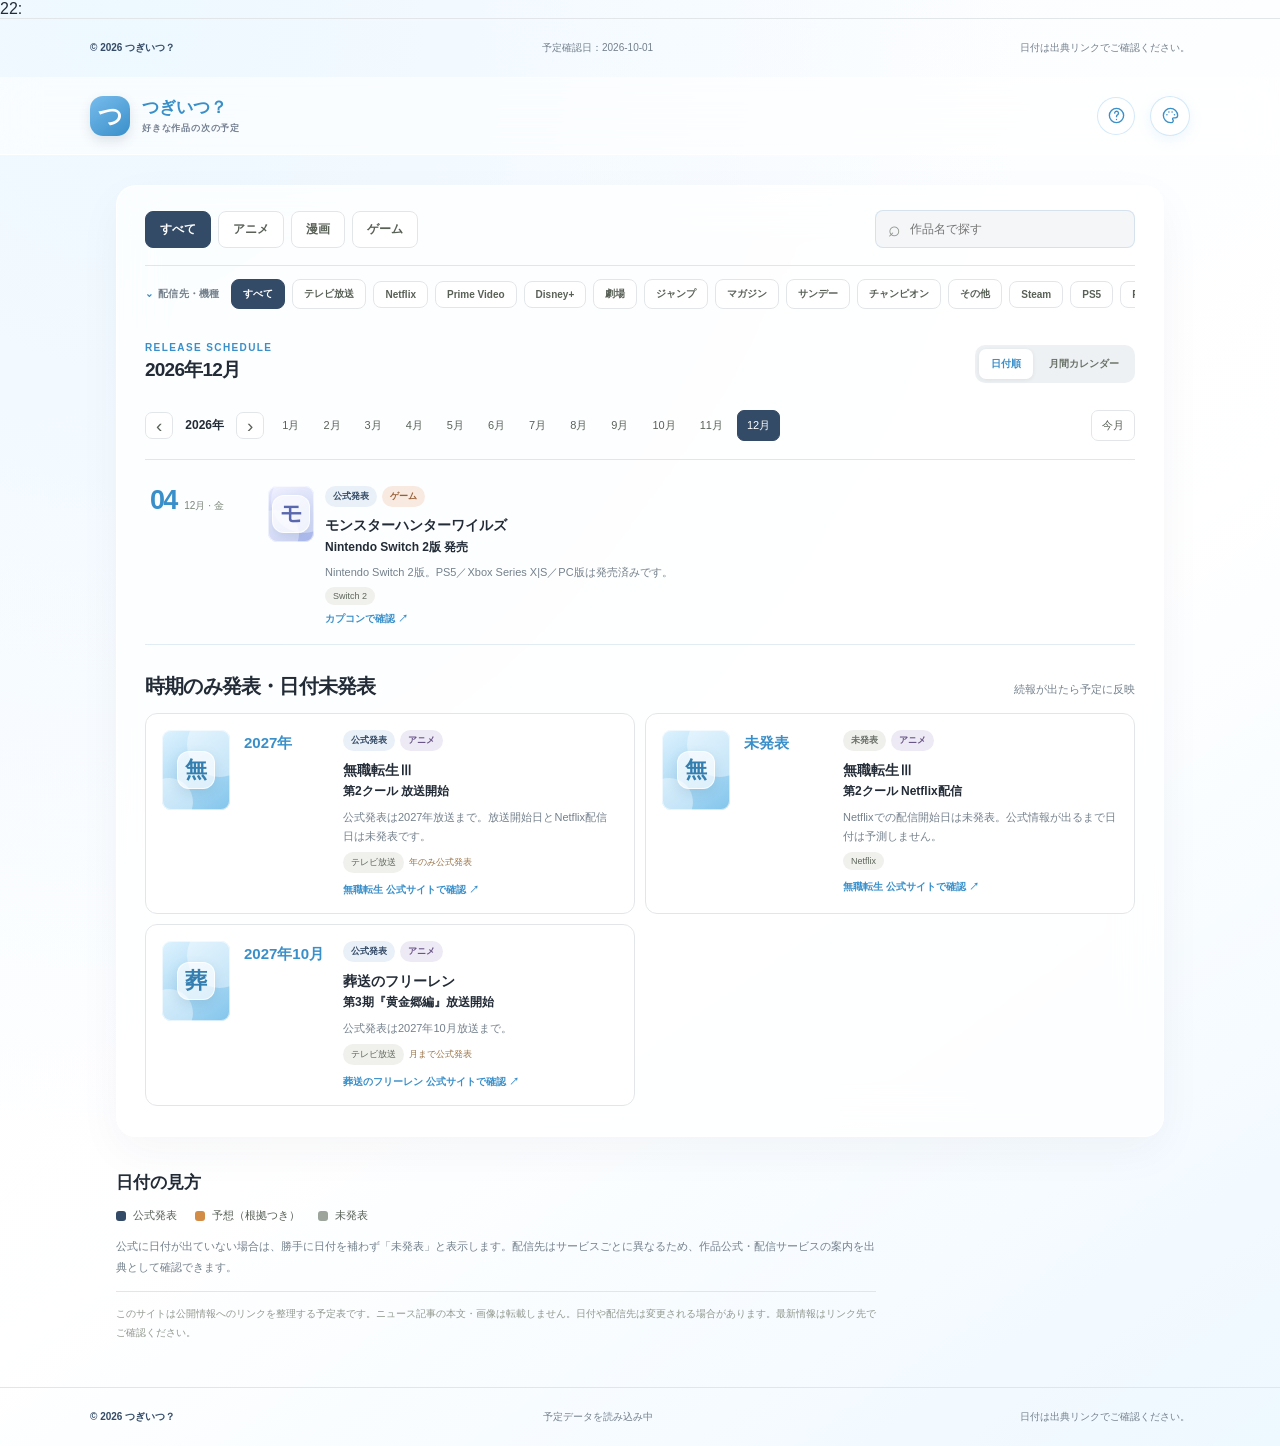
==== index.html @ 5ee16638 "Add site copyright notice" ====
22:  <footer><span>© 2026 つぎいつ？</span><span id="last-updated">予定データを読み込み中</span><span>日付は出典リンクでご確認ください。</span></footer>
<!doctype html>
<html lang="ja">
<head>
  <meta charset="utf-8"><meta name="viewport" content="width=device-width, initial-scale=1">
  <meta name="description" content="アニメの次回配信、漫画の新刊、ゲームの発売日を作品ごとに確認できる予定表。">
  <meta name="theme-color" content="#f4faff"><title>つぎいつ？ | アニメ・漫画・ゲーム予定表</title>
  <link rel="stylesheet" href="styles.css"><script src="app.js" defer></script>
</head>
<body>
  <header class="site-header"><a class="brand" href="./"><span class="brand-icon">つ</span><span>つぎいつ？<small>好きな作品の次の予定</small></span></a><div class="header-actions"><a class="header-link help-link" href="help.html" target="_blank" rel="noopener noreferrer" aria-label="使い方と安全について（別タブ）" title="使い方と安全について"><svg viewBox="0 0 24 24" aria-hidden="true"><circle cx="12" cy="12" r="9"/><path d="M9.7 9a2.4 2.4 0 1 1 4.1 1.7c-1 .9-1.8 1.2-1.8 2.8M12 17.1v.1"/></svg></a><div class="theme-menu"><button id="theme-toggle" class="theme-toggle" type="button" aria-label="テーマカラーを選ぶ" aria-haspopup="true" aria-expanded="false" aria-controls="theme-popover"><svg viewBox="0 0 24 24" aria-hidden="true"><path d="M12 3a9 9 0 1 0 0 18h1.1a2.4 2.4 0 0 0 1.8-4c-.7-.8-.2-2 1-2H18a3 3 0 0 0 3-3c0-5-4-9-9-9Z"/><circle cx="7.5" cy="11" r="1"/><circle cx="10" cy="7.5" r="1"/><circle cx="14" cy="7.5" r="1"/><circle cx="17" cy="11" r="1"/></svg></button><div id="theme-popover" class="theme-popover" role="group" aria-label="テーマカラー" hidden><p>テーマカラー</p><button type="button" class="theme-choice" aria-pressed="true" data-theme-choice="sky"><i></i>空色</button><button type="button" class="theme-choice" aria-pressed="false" data-theme-choice="lavender"><i></i>ラベンダー</button><button type="button" class="theme-choice" aria-pressed="false" data-theme-choice="coral"><i></i>コーラル</button><button type="button" class="theme-choice" aria-pressed="false" data-theme-choice="navy"><i></i>ネイビー</button></div></div></div></header>
  <main>
    <section class="schedule" aria-label="予定表">
      <div class="toolbar"><div class="tabs" role="tablist" aria-label="ジャンル"><button class="active" data-kind="all">すべて</button><button data-kind="anime">アニメ</button><button data-kind="manga">漫画</button><button data-kind="game">ゲーム</button></div><label class="search"><span>⌕</span><input id="search" type="search" placeholder="作品名で探す"></label></div>
      <div class="filters" id="filters" aria-label="配信先・機種で絞り込み"></div>
      <div class="calendar-head"><div><p class="eyebrow">RELEASE SCHEDULE</p><h2 id="month-title">発売・配信予定</h2></div><div class="view-switch" role="group" aria-label="表示形式"><button class="active" data-view="list">日付順</button><button data-view="calendar">月間カレンダー</button></div></div>
      <div class="month-select"><button id="prev" class="year-step" aria-label="前年">‹</button><strong id="year-title"></strong><button id="next" class="year-step" aria-label="翌年">›</button><div id="month-options" class="month-options"></div><button id="today" class="today-button">今月</button></div>
      <section id="list-view" class="list-view" aria-label="発売・配信予定一覧"><div id="date-list" class="date-list"></div><div class="list-heading"><h2>時期のみ発表・日付未発表</h2><p>続報が出たら予定に反映</p></div><div id="undated" class="undated"></div><section id="official-updates" hidden aria-label="登録作品の公式サイト更新"><div class="list-heading news-heading"><h2>登録作品の公式サイト更新</h2><p id="updates-checked"></p></div><p class="updates-note">公式RSSの見出しです。日付の変更は出典を確認して反映します。</p><div id="announcements" class="announcements"></div></section></section>
      <div id="calendar-view" class="calendar-wrap" hidden><div class="calendar" id="calendar"></div></div>
    </section>
    <section id="how" class="how"><h2>日付の見方</h2><div class="legend"><span><i class="confirmed"></i>公式発表</span><span><i class="estimate"></i>予想（根拠つき）</span><span><i class="pending"></i>未発表</span></div><p>公式に日付が出ていない場合は、勝手に日付を補わず「未発表」と表示します。配信先はサービスごとに異なるため、作品公式・配信サービスの案内を出典として確認できます。</p><p class="fine-print">このサイトは公開情報へのリンクを整理する予定表です。ニュース記事の本文・画像は転載しません。日付や配信先は変更される場合があります。最新情報はリンク先でご確認ください。</p></section>
  </main>
  <footer><span>© 2026 つぎいつ？</span><span id="last-updated">予定データを読み込み中</span><span>日付は出典リンクでご確認ください。</span></footer>
</body></html>
---- styles.css ----
:root{--ink:#202820;--muted:#747d72;--green:#245b42;--lime:#d9e8a8;--paper:#f7f6f1;--white:#fffefa;--line:#e4e5dc;--blue:#526da1;--orange:#ad643d}*{box-sizing:border-box}body{margin:0;background:var(--paper);color:var(--ink);font-family:'DM Sans','Noto Sans JP',sans-serif}button,input{font:inherit}button{cursor:pointer}.site-header{height:78px;padding:0 max(calc((100% - 1100px)/2),28px);display:flex;align-items:center;justify-content:space-between;border-bottom:1px solid var(--line);background:rgba(255,254,250,.8)}.brand{display:flex;align-items:center;gap:12px;color:var(--green);font-size:17px;font-weight:800;text-decoration:none}.brand-icon{width:40px;height:40px;border-radius:13px;display:grid;place-items:center;background:var(--green);color:var(--lime);font-size:24px}.brand small{display:block;font-size:9px;letter-spacing:.09em;color:#788276;font-weight:600;margin-top:3px}.header-link{color:var(--muted);font-size:12px;text-decoration:none}.header-link:hover,.source:hover{color:var(--green);text-decoration:underline}main{max-width:1100px;margin:auto;padding:0 26px}.intro{padding:56px 0 36px;max-width:750px}.eyebrow{font-size:10px;letter-spacing:.14em;color:var(--green);font-weight:800;margin:0 0 12px}.intro h1{font-size:clamp(27px,4vw,42px);line-height:1.45;letter-spacing:-.055em;margin:0}.intro h1 em{font-style:normal;color:var(--green)}.intro>p:last-child{color:var(--muted);font-size:14px;line-height:1.9;max-width:600px;margin:15px 0 0}.schedule{background:var(--white);border:1px solid var(--line);border-radius:20px;padding:24px 28px 30px;box-shadow:0 12px 40px #33412209}.toolbar{display:flex;align-items:center;justify-content:space-between;gap:20px;padding-bottom:17px;border-bottom:1px solid var(--line)}.tabs{display:flex;gap:7px}.tabs button,.filters button,.month-nav button{border:1px solid var(--line);border-radius:8px;background:white;color:#596157;padding:9px 14px;font-size:12px;font-weight:700;white-space:nowrap}.tabs button.active,.filters button.selected{background:var(--green);color:white;border-color:var(--green)}.search{display:flex;align-items:center;gap:9px;background:#f6f7f2;border:1px solid var(--line);border-radius:8px;padding:0 12px;width:260px}.search span{font-size:21px;color:#8d9688}.search input{border:0;outline:0;background:transparent;width:100%;min-width:0;padding:11px 0;font-size:12px}.filters{display:flex;align-items:center;gap:7px;overflow-x:auto;padding:13px 0 20px}.filters[hidden]{display:none}.filter-label{font-size:10px;color:var(--muted);font-weight:700;white-space:nowrap;margin-right:5px}.filters button{font-size:10px;padding:7px 11px}.calendar-head{display:flex;justify-content:space-between;align-items:end;margin:5px 0 15px}.calendar-head .eyebrow{margin-bottom:4px}.calendar-head h2,.list-heading h2{font-size:20px;letter-spacing:-.04em;margin:0}.month-nav{display:flex;gap:6px}.month-nav button{padding:7px 12px}.month-nav button:hover{background:#f2f4ed}.calendar-wrap{overflow-x:auto}.calendar{min-width:650px;display:grid;grid-template-columns:repeat(7,minmax(0,1fr));border-top:1px solid var(--line);border-left:1px solid var(--line)}.weekday{height:35px;display:grid;place-items:center;font-size:10px;font-weight:700;color:#7d8679;background:#f5f6f1;border-right:1px solid var(--line);border-bottom:1px solid var(--line)}.weekday.sun{color:#be725e}.weekday.sat{color:#617ea9}.day{min-height:103px;padding:7px;position:relative;border-right:1px solid var(--line);border-bottom:1px solid var(--line);background:#fffefa}.day.outside{background:#f9f9f6}.day-num{display:block;font-size:10px;color:#737d71;margin-bottom:6px}.outside .day-num{visibility:hidden}.calendar-event{display:block;border-radius:5px;border-left:3px solid var(--green);background:#eaf2e7;color:#2c4c37;font-size:9px;line-height:1.45;text-decoration:none;padding:5px 5px;margin:3px 0;overflow-wrap:anywhere}.calendar-event.estimate{border-color:#d28c45;background:#fbf0df;color:#815323}.calendar-event.pending{border-color:#9da49b;background:#f0f1ed;color:#687067}.no-month-events{grid-column:1/-1;margin:0;padding:25px;text-align:center;color:var(--muted);font-size:12px}.list-heading{display:flex;align-items:baseline;justify-content:space-between;margin:34px 0 12px}.list-heading p{font-size:11px;color:var(--muted);margin:0}.undated,.announcements{display:grid;grid-template-columns:repeat(2,minmax(0,1fr));gap:10px}.event-card{display:grid;grid-template-columns:85px minmax(0,1fr);gap:14px;padding:16px;border:1px solid var(--line);border-radius:12px;background:#fff}.event-date{font-size:15px;font-weight:800;color:var(--green);padding-top:4px}.event-body h3{margin:9px 0 1px;font-size:14px;line-height:1.5}.event-title{font-size:12px;font-weight:700;margin:0 0 5px;line-height:1.65}.event-detail{font-size:11px;color:var(--muted);line-height:1.75;margin:6px 0}.badges,.event-meta{display:flex;align-items:center;flex-wrap:wrap;gap:5px}.badge,.chip{display:inline-flex;border-radius:99px;padding:4px 8px;font-size:9px;font-weight:700;background:#f0f1ec;color:#5d665b}.badge.confirmed{background:#e9f1e7;color:#386047}.badge.estimate{background:#fcf0de;color:#946129}.badge.pending{background:#efefec;color:#697168}.badge.kind-anime{background:#eeeaf5;color:#675488}.badge.kind-manga{background:#e9edf6;color:#4e6590}.badge.kind-game{background:#f8eae0;color:#986039}.chip{font-weight:500}.basis{font-size:9px;color:#9a7449}.source{font-size:10px;color:var(--green);font-weight:700;text-decoration:none;display:inline-block;margin-top:10px}.empty{grid-column:1/-1;margin:0;padding:16px;border:1px dashed var(--line);border-radius:10px;color:var(--muted);font-size:12px}.news-heading{margin-top:32px}.announcements .event-card{background:#fbfbf7}.how{padding:34px 0 45px;max-width:760px}.how h2{font-size:17px;margin:0 0 14px}.legend{display:flex;gap:18px;flex-wrap:wrap}.legend span{display:flex;align-items:center;gap:7px;font-size:11px;color:#596157}.legend i{width:10px;height:10px;border-radius:3px;background:var(--green)}.legend i.estimate{background:#d28c45}.legend i.pending{background:#9da49b}.how p{font-size:11px;color:var(--muted);line-height:1.9;margin:13px 0 0}.how .fine-print{font-size:10px;color:#91988d}footer{border-top:1px solid var(--line);padding:22px max(calc((100% - 1100px)/2),28px);display:flex;justify-content:space-between;gap:12px;color:var(--muted);font-size:10px}footer span:first-child{font-weight:800;color:var(--green)}
@media(max-width:700px){.site-header{height:66px;padding:0 19px}.header-link{font-size:10px}main{padding:0 14px}.intro{padding:39px 5px 25px}.intro>p:last-child{font-size:12px}.schedule{padding:17px 13px 20px;border-radius:15px}.toolbar{align-items:stretch;flex-direction:column;gap:12px}.tabs{overflow:auto}.tabs button{padding:8px 12px}.search{width:100%}.filters{padding:12px 0 16px}.calendar-head h2{font-size:18px}.day{min-height:78px;padding:5px}.calendar-event{font-size:8px;padding:4px}.undated,.announcements{grid-template-columns:1fr}.event-card{grid-template-columns:74px minmax(0,1fr);gap:10px;padding:13px}.event-date{font-size:13px}.list-heading h2{font-size:17px}.list-heading p{font-size:10px}footer{padding:18px 18px;flex-wrap:wrap}}
.view-switch{display:flex;gap:4px;padding:4px;background:#f1f2ed;border-radius:10px}.view-switch button{border:0;background:transparent;border-radius:7px;padding:8px 12px;color:#687166;font-size:10px;font-weight:700;white-space:nowrap}.view-switch button.active{background:white;color:var(--green);box-shadow:0 1px 4px #17241514}.month-select{display:flex;align-items:center;gap:5px;overflow:hidden;padding:12px 0 18px;border-bottom:1px solid var(--line)}.month-select strong{font-size:12px;white-space:nowrap;padding:0 7px;color:var(--ink)}.year-step,.today-button,.month-options button{flex:0 0 auto;border:1px solid var(--line);background:#fff;border-radius:7px;color:#596157;font-size:11px;padding:7px 10px}.year-step{font-size:19px;line-height:13px;padding:6px 10px}.month-options{display:flex;gap:4px;overflow-x:auto;scrollbar-width:thin;margin:0 3px}.month-options button{border-color:transparent;background:transparent;padding:7px 9px}.month-options button:hover,.year-step:hover,.today-button:hover{background:#f2f4ed}.month-options button.active{background:var(--green);border-color:var(--green);color:white}.today-button{margin-left:auto}.calendar-head{margin-top:13px}.calendar-head h2{font-size:19px}.list-view[hidden],.calendar-wrap[hidden]{display:none}.date-list{padding-top:4px}.release-day{display:grid;grid-template-columns:105px minmax(0,1fr);gap:18px;padding:18px 0;border-bottom:1px solid var(--line)}.release-date{display:flex;align-items:baseline;gap:8px;padding:5px 0 0 5px;align-self:start;color:var(--green)}.release-date strong{font-size:27px;line-height:1;font-weight:700;letter-spacing:-.07em}.release-date span{font-size:10px;color:#7c857a}.release-rows{min-width:0}.event-card.list-event{display:block;border:0;border-radius:0;background:transparent;padding:4px 0 13px;margin:0 0 12px;border-bottom:1px solid #eff0eb}.event-card.list-event:last-child{border-bottom:0;margin-bottom:0;padding-bottom:0}.event-card.list-event .event-body h3{font-size:14px;margin:8px 0 2px}.event-card.list-event .event-title{font-size:12px}.event-card.list-event .event-detail{margin:5px 0;max-width:800px}.event-card.list-event .source{margin-top:7px}.list-heading{margin:28px 0 13px}.month-empty{margin-top:10px}.calendar-wrap{margin-top:16px}.calendar{border-radius:10px;overflow:hidden}.day{min-height:90px}.schedule .filter-label{letter-spacing:.02em}.filter-label::before{content:'⌄';color:var(--green);margin-right:5px}.source{transition:color .18s}.schedule{box-shadow:0 15px 45px #2532200a}.brand-icon{box-shadow:0 5px 12px #245b4225}.intro .eyebrow{letter-spacing:.17em}.intro h1{max-width:800px}.fine-print{border-top:1px solid var(--line);padding-top:12px}
@media(max-width:700px){.calendar-head{align-items:center;gap:8px}.calendar-head h2{font-size:16px}.view-switch button{padding:7px 8px;font-size:9px}.month-select{gap:3px}.month-select strong{padding:0 3px;font-size:11px}.month-options{gap:1px;margin:0}.month-options button{padding:7px 7px;font-size:10px}.today-button{padding:7px 8px}.release-day{grid-template-columns:66px minmax(0,1fr);gap:9px;padding:14px 0}.release-date{display:block;padding-left:2px}.release-date strong{display:block;font-size:25px}.release-date span{font-size:9px;white-space:nowrap;display:block;margin-top:5px}.list-heading{align-items:flex-start;gap:8px;flex-direction:column}.event-card.list-event .event-body h3{font-size:13px}}
:root{--accent:#78bced;--accent-strong:#398fc9;--accent-soft:#eaf6ff;--page-a:#eef8ff;--page-b:#f9fcff;--ink:#273744;--muted:#74899a;--green:var(--accent-strong);--lime:#fff;--paper:#f4faff;--line:rgba(143,187,218,.3);--white:rgba(255,255,255,.76)}
:root[data-theme="lavender"]{--accent:#b3a6ec;--accent-strong:#7966bf;--accent-soft:#f1edff;--page-a:#f5f2ff;--page-b:#fbfaff}
:root[data-theme="coral"]{--accent:#f2aa92;--accent-strong:#c8755e;--accent-soft:#fff0eb;--page-a:#fff5f1;--page-b:#fffdfb}
:root[data-theme="navy"]{--accent:#849dbb;--accent-strong:#4e6888;--accent-soft:#edf2f8;--page-a:#f1f5fa;--page-b:#fafcff}
body{background:radial-gradient(ellipse at 10% 0%,var(--page-a),transparent 55%),linear-gradient(145deg,var(--page-b),#fff 58%,var(--page-a));color:var(--ink)}.site-header{background:rgba(255,255,255,.58);border-color:rgba(255,255,255,.82);backdrop-filter:blur(18px);-webkit-backdrop-filter:blur(18px)}.brand{color:var(--accent-strong)}.brand-icon{background:linear-gradient(145deg,var(--accent),var(--accent-strong));color:#fff;box-shadow:0 7px 20px color-mix(in srgb,var(--accent) 30%,transparent)}.schedule{background:rgba(255,255,255,.72);border-color:rgba(255,255,255,.9);box-shadow:0 18px 54px color-mix(in srgb,var(--accent) 12%,transparent);backdrop-filter:blur(22px);-webkit-backdrop-filter:blur(22px)}.intro .eyebrow,.intro h1 em,.eyebrow,.event-date,.release-date,.source,.footer span:first-child{color:var(--accent-strong)}.tabs button.active,.filters button.selected,.month-options button.active{background:var(--accent-strong);border-color:var(--accent-strong)}.tabs button.active{color:#fff}.calendar-event,.badge.confirmed{background:var(--accent-soft);color:var(--accent-strong)}.calendar-event{border-color:var(--accent)}.calendar-event.confirmed{border-color:var(--accent)}.view-switch button.active{color:var(--accent-strong)}.theme-picker{display:flex;align-items:center;gap:7px;padding:0 0 16px;border-bottom:1px solid var(--line);color:var(--muted)}.theme-picker>span{font-size:10px;font-weight:700;margin-right:3px}.theme-choice{display:flex;align-items:center;gap:6px;border:1px solid transparent;border-radius:30px;background:rgba(255,255,255,.48);padding:5px 9px 5px 6px;color:#617180;font-size:10px;white-space:nowrap;transition:background .15s,border-color .15s}.theme-choice:hover,.theme-choice[aria-pressed="true"]{background:rgba(255,255,255,.9);border-color:color-mix(in srgb,var(--accent) 60%,white)}.theme-choice[aria-pressed="true"]{color:var(--accent-strong);font-weight:700}.theme-choice i{width:13px;height:13px;border-radius:50%;background:var(--swatch);box-shadow:inset 0 0 0 1px #0000000c}.theme-choice[data-theme-choice="sky"]{--swatch:#78bced}.theme-choice[data-theme-choice="lavender"]{--swatch:#b3a6ec}.theme-choice[data-theme-choice="coral"]{--swatch:#f2aa92}.theme-choice[data-theme-choice="navy"]{--swatch:#849dbb}.search{background:rgba(255,255,255,.62);border-color:rgba(145,185,214,.32)}.filters button,.tabs button,.year-step,.today-button,.month-options button{transition:background .16s,border-color .16s,color .16s}.release-day{border-color:rgba(140,179,205,.25)}.event-card.list-event{border-color:rgba(140,179,205,.2)}.calendar{border-color:rgba(140,179,205,.28)}.weekday,.day{border-color:rgba(140,179,205,.25)}.weekday{background:rgba(229,243,252,.66)}.day{background:rgba(255,255,255,.68)}.day.outside{background:rgba(241,248,252,.58)}.filter-label::before{color:var(--accent-strong)}
@media(max-width:700px){.theme-picker{overflow-x:auto;margin:0 -1px;padding-bottom:12px}.theme-choice{padding-right:8px}.schedule{background:rgba(255,255,255,.8)}}
.header-actions{display:flex;align-items:center;gap:15px}.theme-menu{position:relative;z-index:5}.theme-toggle{width:40px;height:40px;display:grid;place-items:center;border:1px solid rgba(120,188,237,.32);border-radius:50%;background:rgba(255,255,255,.72);color:var(--accent-strong);box-shadow:0 4px 14px color-mix(in srgb,var(--accent) 13%,transparent);transition:transform .16s,background .16s}.theme-toggle:hover{transform:translateY(-1px);background:#fff}.theme-toggle svg{width:19px;height:19px;fill:none;stroke:currentColor;stroke-width:1.7;stroke-linecap:round;stroke-linejoin:round}.theme-toggle svg circle{fill:currentColor;stroke:none}.theme-popover{position:absolute;right:0;top:calc(100% + 10px);width:190px;padding:9px;background:rgba(255,255,255,.94);border:1px solid rgba(145,185,214,.32);border-radius:15px;box-shadow:0 16px 40px #26384e18;backdrop-filter:blur(18px);-webkit-backdrop-filter:blur(18px)}.theme-popover[hidden]{display:none}.theme-popover p{margin:5px 8px 7px;color:var(--muted);font-size:10px;font-weight:700}.theme-choice{width:100%;display:flex;align-items:center;gap:9px;padding:9px;border:1px solid transparent;border-radius:9px;background:transparent;color:#596b79;text-align:left;font-size:11px}.theme-choice:hover,.theme-choice[aria-pressed="true"]{background:var(--accent-soft);border-color:color-mix(in srgb,var(--accent) 36%,white);color:var(--accent-strong)}.theme-choice[aria-pressed="true"]::after{content:'✓';margin-left:auto;font-weight:800}.theme-choice i{width:15px;height:15px;border-radius:50%;background:var(--swatch);box-shadow:inset 0 0 0 1px #00000012}.theme-choice[data-theme-choice="sky"]{--swatch:#78bced}.theme-choice[data-theme-choice="lavender"]{--swatch:#b3a6ec}.theme-choice[data-theme-choice="coral"]{--swatch:#f2aa92}.theme-choice[data-theme-choice="navy"]{--swatch:#849dbb}.month-options{min-width:0;flex:1}.month-select{min-width:0}.calendar{min-width:0}.header-link{white-space:nowrap}.theme-picker{display:none}
@media(max-width:700px){.header-actions{gap:9px}.header-link{font-size:10px}.theme-toggle{width:38px;height:38px}.month-select{min-width:0}.month-options{min-width:0;flex:1}.calendar{min-width:0}.weekday{height:29px;font-size:9px}.day{min-height:67px;padding:3px}.day-num{font-size:9px;margin-bottom:4px}.calendar-event{font-size:7px;padding:3px 2px;line-height:1.3;max-height:37px;overflow:hidden}.schedule{overflow:hidden}}
@media(max-width:420px){.site-header{padding:0 13px}.brand{gap:8px;font-size:15px}.brand-icon{width:35px;height:35px;border-radius:11px}.brand small{font-size:8px}.header-link{display:none}.intro{padding:33px 3px 22px}.intro h1{font-size:27px}.schedule{padding:14px 11px 18px}.tabs{gap:5px}.tabs button{font-size:11px;padding:8px 10px}.month-select{gap:2px}.month-select strong{font-size:10px}.year-step{padding:5px 7px}.month-options{gap:0}.month-options button{font-size:9px;padding:7px 6px}.today-button{font-size:10px;padding:7px 6px}.release-day{grid-template-columns:57px minmax(0,1fr);gap:7px}}
footer span:first-child small{display:inline-block;margin-left:5px;color:var(--muted);font-size:8px;font-weight:700;letter-spacing:.07em}footer{flex-wrap:wrap}
:root{--ink:#222b36;--muted:#74808c;--green:#344b67;--lime:#dce7f5;--paper:#f7f7f5;--line:#e3e6e9;--blue:#527ca5}
.brand small{color:#758092}.search{background:#f4f6f8}.tabs button.active,.filters button.selected,.month-options button.active{background:var(--green);border-color:var(--green)}.calendar-event{background:#eaf0f8;color:#344b67}.badge.confirmed{background:#eaf0f8;color:#344b67}.weekday{background:#f2f4f7}.day.outside{background:#f7f8fa}.month-nav button:hover,.month-options button:hover,.year-step:hover,.today-button:hover{background:#eff3f8}.view-switch{background:#eef1f4}.schedule{box-shadow:0 15px 45px #26384e0b}.brand-icon{box-shadow:0 5px 12px #344b6725}
.help-link{width:38px;height:38px;display:grid;place-items:center;border:1px solid rgba(120,188,237,.32);border-radius:50%;background:rgba(255,255,255,.72);color:var(--accent-strong)}.help-link svg{width:19px;height:19px;fill:none;stroke:currentColor;stroke-width:1.7;stroke-linecap:round;stroke-linejoin:round}
.event-card{grid-template-columns:68px 85px minmax(0,1fr)}.work-art{width:68px;height:80px;display:grid;place-items:center;position:relative;overflow:hidden;border-radius:9px;background:linear-gradient(145deg,#dff3ff,#83c5ec);box-shadow:inset 0 0 0 1px #ffffffa0}.work-art::before,.work-art::after{content:"";position:absolute;border-radius:50%;background:#ffffff65}.work-art::before{width:65px;height:65px;right:-22px;top:-18px}.work-art::after{width:48px;height:48px;left:-17px;bottom:-16px}.art-mark{position:relative;z-index:1;width:38px;height:38px;display:grid;place-items:center;border:1px solid #ffffffc9;border-radius:12px;background:#ffffffa6;color:#357fb0;font-size:22px;font-weight:800;box-shadow:0 4px 12px #21567720}.art-manga{background:linear-gradient(145deg,#fff0e9,#edaf9e)}.art-manga .art-mark{color:#b46654}.art-game{background:linear-gradient(145deg,#e7e8ff,#a8b6ed)}.art-game .art-mark{color:#5967ae}.event-card.list-event{display:grid;grid-template-columns:46px minmax(0,1fr);gap:11px}.event-card.list-event .work-art{display:grid;width:46px;height:56px;grid-column:1;grid-row:1}.event-card.list-event .event-body{grid-column:2;grid-row:1}
@media(max-width:700px){.event-card{grid-template-columns:54px 74px minmax(0,1fr)}.work-art{width:54px;height:66px}.help-link{width:36px;height:36px}}
@media(max-width:420px){.event-card{grid-template-columns:46px minmax(0,1fr)}.work-art{width:46px;height:56px;grid-row:1;grid-column:1}.event-card:not(.list-event) .event-date{grid-column:1 / -1;grid-row:2}.event-card:not(.list-event) .event-body{grid-column:2;grid-row:1 / span 2}}main .schedule{margin-top:30px}
@media(max-width:700px){main .schedule{margin-top:22px}}
.site-header{position:relative;z-index:20}
.updates-note{margin:-5px 0 12px;color:var(--muted);font-size:10px;line-height:1.7}.update-card{display:block;background:rgba(255,255,255,.58)}.update-card .event-body h3{margin-top:8px}.update-card .event-title{line-height:1.7;overflow-wrap:anywhere}.update-card .event-detail{font-size:10px}
.month-options button.active:hover,.month-options button.active:focus-visible{background:var(--accent-strong);border-color:var(--accent-strong);color:#fff;box-shadow:0 0 0 3px color-mix(in srgb,var(--accent-strong) 22%,transparent)}
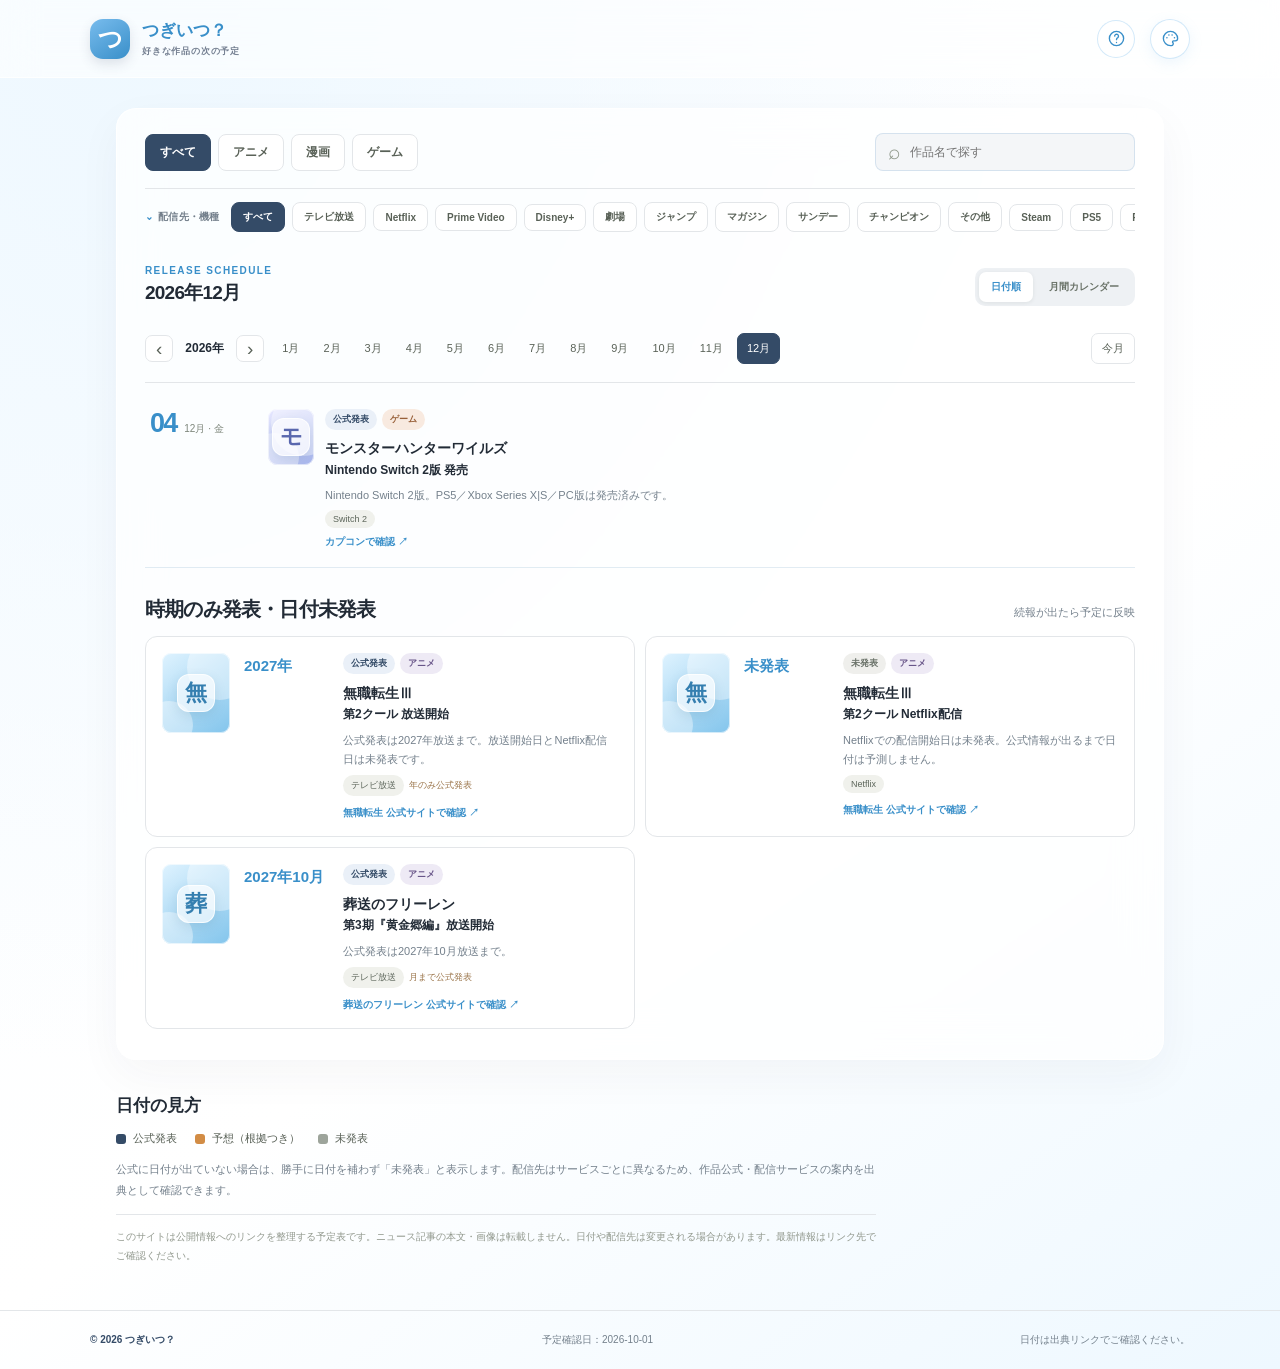
==== commit e7f4ced6: "Remove stray text from page markup" ====
--- a/index.html
+++ b/index.html
@@ -1,4 +1,3 @@
-22:  <footer><span>© 2026 つぎいつ？</span><span id="last-updated">予定データを読み込み中</span><span>日付は出典リンクでご確認ください。</span></footer>
 <!doctype html>
 <html lang="ja">
 <head>
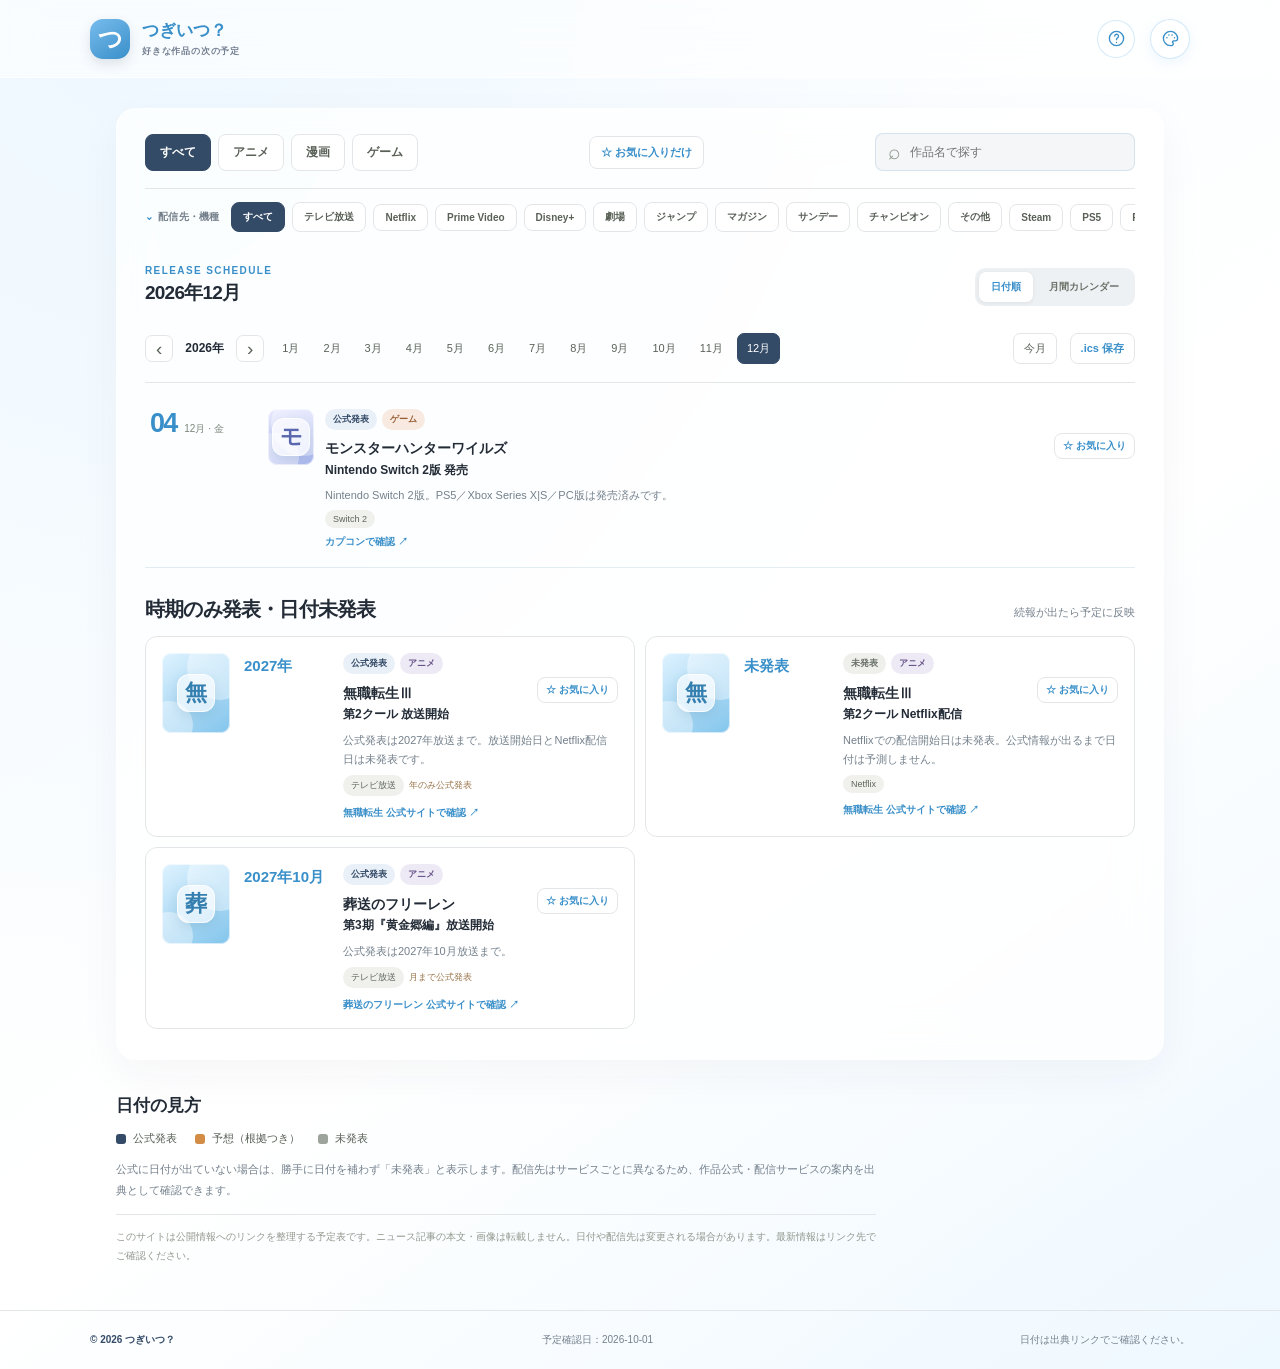
==== commit e5747b25: "Add favorites and calendar export" ====
--- a/index.html
+++ b/index.html
@@ -10,10 +10,10 @@
   <header class="site-header"><a class="brand" href="./"><span class="brand-icon">つ</span><span>つぎいつ？<small>好きな作品の次の予定</small></span></a><div class="header-actions"><a class="header-link help-link" href="help.html" target="_blank" rel="noopener noreferrer" aria-label="使い方と安全について（別タブ）" title="使い方と安全について"><svg viewBox="0 0 24 24" aria-hidden="true"><circle cx="12" cy="12" r="9"/><path d="M9.7 9a2.4 2.4 0 1 1 4.1 1.7c-1 .9-1.8 1.2-1.8 2.8M12 17.1v.1"/></svg></a><div class="theme-menu"><button id="theme-toggle" class="theme-toggle" type="button" aria-label="テーマカラーを選ぶ" aria-haspopup="true" aria-expanded="false" aria-controls="theme-popover"><svg viewBox="0 0 24 24" aria-hidden="true"><path d="M12 3a9 9 0 1 0 0 18h1.1a2.4 2.4 0 0 0 1.8-4c-.7-.8-.2-2 1-2H18a3 3 0 0 0 3-3c0-5-4-9-9-9Z"/><circle cx="7.5" cy="11" r="1"/><circle cx="10" cy="7.5" r="1"/><circle cx="14" cy="7.5" r="1"/><circle cx="17" cy="11" r="1"/></svg></button><div id="theme-popover" class="theme-popover" role="group" aria-label="テーマカラー" hidden><p>テーマカラー</p><button type="button" class="theme-choice" aria-pressed="true" data-theme-choice="sky"><i></i>空色</button><button type="button" class="theme-choice" aria-pressed="false" data-theme-choice="lavender"><i></i>ラベンダー</button><button type="button" class="theme-choice" aria-pressed="false" data-theme-choice="coral"><i></i>コーラル</button><button type="button" class="theme-choice" aria-pressed="false" data-theme-choice="navy"><i></i>ネイビー</button></div></div></div></header>
   <main>
     <section class="schedule" aria-label="予定表">
-      <div class="toolbar"><div class="tabs" role="tablist" aria-label="ジャンル"><button class="active" data-kind="all">すべて</button><button data-kind="anime">アニメ</button><button data-kind="manga">漫画</button><button data-kind="game">ゲーム</button></div><label class="search"><span>⌕</span><input id="search" type="search" placeholder="作品名で探す"></label></div>
+      <div class="toolbar"><div class="tabs" role="tablist" aria-label="ジャンル"><button class="active" data-kind="all">すべて</button><button data-kind="anime">アニメ</button><button data-kind="manga">漫画</button><button data-kind="game">ゲーム</button></div><button id="favorites-toggle" class="favorite-filter" type="button" aria-pressed="false">☆ お気に入りだけ</button><label class="search"><span>⌕</span><input id="search" type="search" placeholder="作品名で探す"></label></div>
       <div class="filters" id="filters" aria-label="配信先・機種で絞り込み"></div>
       <div class="calendar-head"><div><p class="eyebrow">RELEASE SCHEDULE</p><h2 id="month-title">発売・配信予定</h2></div><div class="view-switch" role="group" aria-label="表示形式"><button class="active" data-view="list">日付順</button><button data-view="calendar">月間カレンダー</button></div></div>
-      <div class="month-select"><button id="prev" class="year-step" aria-label="前年">‹</button><strong id="year-title"></strong><button id="next" class="year-step" aria-label="翌年">›</button><div id="month-options" class="month-options"></div><button id="today" class="today-button">今月</button></div>
+      <div class="month-select"><button id="prev" class="year-step" aria-label="前年">‹</button><strong id="year-title"></strong><button id="next" class="year-step" aria-label="翌年">›</button><div id="month-options" class="month-options"></div><button id="today" class="today-button">今月</button><button id="export-calendar" class="export-calendar" type="button" title="表示中の日付確定済み予定をカレンダー用ファイルに保存">.ics 保存</button></div>
       <section id="list-view" class="list-view" aria-label="発売・配信予定一覧"><div id="date-list" class="date-list"></div><div class="list-heading"><h2>時期のみ発表・日付未発表</h2><p>続報が出たら予定に反映</p></div><div id="undated" class="undated"></div><section id="official-updates" hidden aria-label="登録作品の公式サイト更新"><div class="list-heading news-heading"><h2>登録作品の公式サイト更新</h2><p id="updates-checked"></p></div><p class="updates-note">公式RSSの見出しです。日付の変更は出典を確認して反映します。</p><div id="announcements" class="announcements"></div></section></section>
       <div id="calendar-view" class="calendar-wrap" hidden><div class="calendar" id="calendar"></div></div>
     </section>
--- a/styles.css
+++ b/styles.css
@@ -23,3 +23,6 @@
 .updates-note{margin:-5px 0 12px;color:var(--muted);font-size:10px;line-height:1.7}.update-card{display:block;background:rgba(255,255,255,.58)}.update-card .event-body h3{margin-top:8px}.update-card .event-title{line-height:1.7;overflow-wrap:anywhere}.update-card .event-detail{font-size:10px}
 .month-options button.active:hover,.month-options button.active:focus-visible{background:var(--accent-strong);border-color:var(--accent-strong);color:#fff;box-shadow:0 0 0 3px color-mix(in srgb,var(--accent-strong) 22%,transparent)}
 
+
+.toolbar{flex-wrap:wrap}.favorite-filter,.export-calendar,.favorite-button{border:1px solid var(--line);border-radius:8px;background:rgba(255,255,255,.8);color:var(--accent-strong,var(--green));font-size:11px;font-weight:700;padding:8px 11px;white-space:nowrap;transition:background .15s,border-color .15s,transform .15s}.favorite-filter:hover,.export-calendar:hover,.favorite-button:hover{background:var(--accent-soft,#eaf6ff);border-color:var(--accent-strong,var(--green));transform:translateY(-1px)}.favorite-filter.selected,.favorite-button.is-favorite{background:var(--accent-soft,#eaf6ff);border-color:var(--accent-strong,var(--green));color:var(--accent-strong,var(--green))}.event-heading{display:flex;align-items:center;justify-content:space-between;gap:8px}.event-heading h3{margin:9px 0 1px;min-width:0}.favorite-button{font-size:10px;padding:5px 8px}.event-card.list-event .event-heading h3{margin:8px 0 2px}.export-calendar{padding:7px 10px;margin-left:8px}.month-select{flex-wrap:wrap}.favorite-filter:focus-visible,.export-calendar:focus-visible,.favorite-button:focus-visible{outline:3px solid color-mix(in srgb,var(--accent-strong,var(--green)) 35%,transparent);outline-offset:2px}
+@media(max-width:700px){.toolbar{gap:9px}.favorite-filter{align-self:flex-start}.export-calendar{margin-left:4px;padding:7px 8px;font-size:10px}.month-select{overflow:visible}.event-heading{align-items:flex-start}.favorite-button{padding:5px 7px;font-size:9px}}
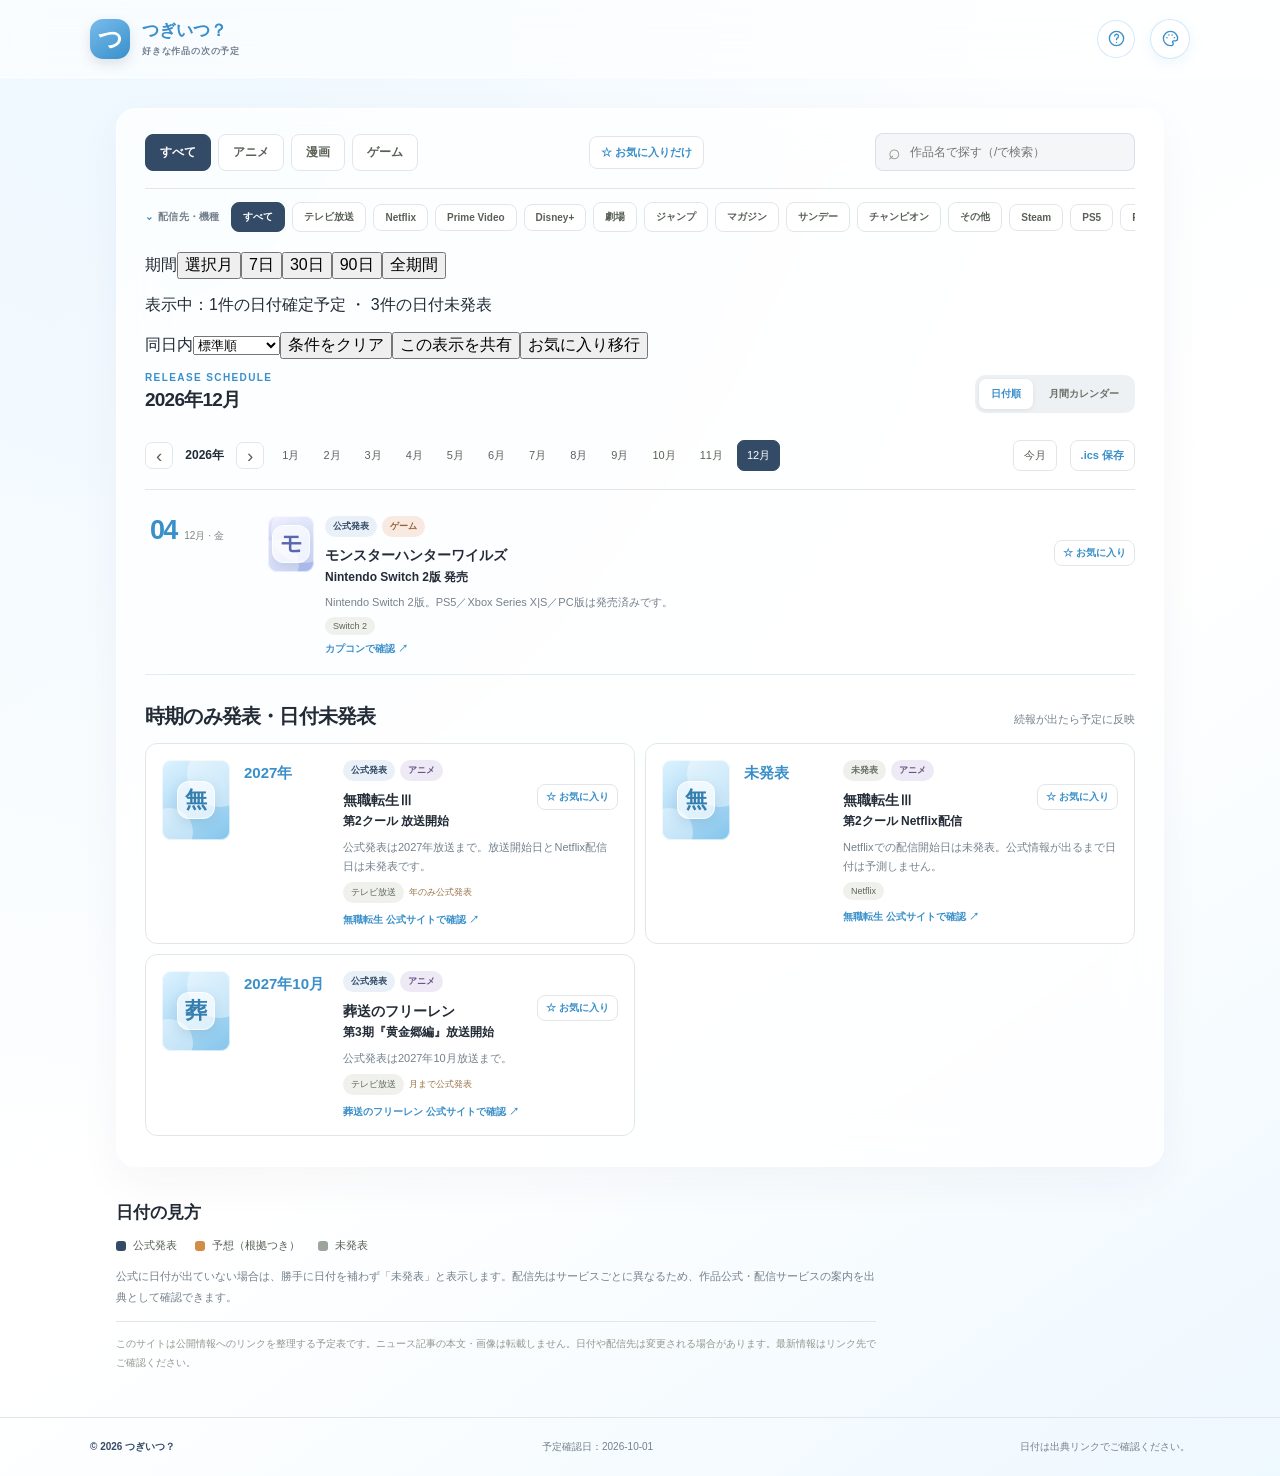
==== commit 5332fdef: "Add Version 5 schedule controls" ====
--- a/index.html
+++ b/index.html
@@ -1,28 +1,26 @@
-<!doctype html>
-<html lang="ja">
-<head>
-  <meta charset="utf-8"><meta name="viewport" content="width=device-width, initial-scale=1">
-  <meta name="description" content="アニメの次回配信、漫画の新刊、ゲームの発売日を作品ごとに確認できる予定表。">
-  <meta name="theme-color" content="#f4faff"><title>つぎいつ？ | アニメ・漫画・ゲーム予定表</title>
-  <link rel="stylesheet" href="styles.css"><script src="app.js" defer></script>
-</head>
-<body>
-  <header class="site-header"><a class="brand" href="./"><span class="brand-icon">つ</span><span>つぎいつ？<small>好きな作品の次の予定</small></span></a><div class="header-actions"><a class="header-link help-link" href="help.html" target="_blank" rel="noopener noreferrer" aria-label="使い方と安全について（別タブ）" title="使い方と安全について"><svg viewBox="0 0 24 24" aria-hidden="true"><circle cx="12" cy="12" r="9"/><path d="M9.7 9a2.4 2.4 0 1 1 4.1 1.7c-1 .9-1.8 1.2-1.8 2.8M12 17.1v.1"/></svg></a><div class="theme-menu"><button id="theme-toggle" class="theme-toggle" type="button" aria-label="テーマカラーを選ぶ" aria-haspopup="true" aria-expanded="false" aria-controls="theme-popover"><svg viewBox="0 0 24 24" aria-hidden="true"><path d="M12 3a9 9 0 1 0 0 18h1.1a2.4 2.4 0 0 0 1.8-4c-.7-.8-.2-2 1-2H18a3 3 0 0 0 3-3c0-5-4-9-9-9Z"/><circle cx="7.5" cy="11" r="1"/><circle cx="10" cy="7.5" r="1"/><circle cx="14" cy="7.5" r="1"/><circle cx="17" cy="11" r="1"/></svg></button><div id="theme-popover" class="theme-popover" role="group" aria-label="テーマカラー" hidden><p>テーマカラー</p><button type="button" class="theme-choice" aria-pressed="true" data-theme-choice="sky"><i></i>空色</button><button type="button" class="theme-choice" aria-pressed="false" data-theme-choice="lavender"><i></i>ラベンダー</button><button type="button" class="theme-choice" aria-pressed="false" data-theme-choice="coral"><i></i>コーラル</button><button type="button" class="theme-choice" aria-pressed="false" data-theme-choice="navy"><i></i>ネイビー</button></div></div></div></header>
-  <main>
-    <section class="schedule" aria-label="予定表">
-      <div class="toolbar"><div class="tabs" role="tablist" aria-label="ジャンル"><button class="active" data-kind="all">すべて</button><button data-kind="anime">アニメ</button><button data-kind="manga">漫画</button><button data-kind="game">ゲーム</button></div><button id="favorites-toggle" class="favorite-filter" type="button" aria-pressed="false">☆ お気に入りだけ</button><label class="search"><span>⌕</span><input id="search" type="search" placeholder="作品名で探す"></label></div>
+<!doctype html>
+<html lang="ja">
+<head>
+  <meta charset="utf-8"><meta name="viewport" content="width=device-width, initial-scale=1">
+  <meta name="description" content="アニメの次回配信、漫画の新刊、ゲームの発売日を作品ごとに確認できる予定表。">
+  <meta name="theme-color" content="#f4faff"><title>つぎいつ？ | アニメ・漫画・ゲーム予定表</title>
+  <link rel="stylesheet" href="styles.css"><script src="app.js" defer></script>
+</head>
+<body>
+  <header class="site-header"><a class="brand" href="./"><span class="brand-icon">つ</span><span>つぎいつ？<small>好きな作品の次の予定</small></span></a><div class="header-actions"><a class="header-link help-link" href="help.html" target="_blank" rel="noopener noreferrer" aria-label="使い方と安全について（別タブ）" title="使い方と安全について"><svg viewBox="0 0 24 24" aria-hidden="true"><circle cx="12" cy="12" r="9"/><path d="M9.7 9a2.4 2.4 0 1 1 4.1 1.7c-1 .9-1.8 1.2-1.8 2.8M12 17.1v.1"/></svg></a><div class="theme-menu"><button id="theme-toggle" class="theme-toggle" type="button" aria-label="テーマカラーを選ぶ" aria-haspopup="true" aria-expanded="false" aria-controls="theme-popover"><svg viewBox="0 0 24 24" aria-hidden="true"><path d="M12 3a9 9 0 1 0 0 18h1.1a2.4 2.4 0 0 0 1.8-4c-.7-.8-.2-2 1-2H18a3 3 0 0 0 3-3c0-5-4-9-9-9Z"/><circle cx="7.5" cy="11" r="1"/><circle cx="10" cy="7.5" r="1"/><circle cx="14" cy="7.5" r="1"/><circle cx="17" cy="11" r="1"/></svg></button><div id="theme-popover" class="theme-popover" role="group" aria-label="テーマカラー" hidden><p>テーマカラー</p><button type="button" class="theme-choice" aria-pressed="true" data-theme-choice="sky"><i></i>空色</button><button type="button" class="theme-choice" aria-pressed="false" data-theme-choice="lavender"><i></i>ラベンダー</button><button type="button" class="theme-choice" aria-pressed="false" data-theme-choice="coral"><i></i>コーラル</button><button type="button" class="theme-choice" aria-pressed="false" data-theme-choice="navy"><i></i>ネイビー</button></div></div></div></header>
+  <main>
+    <section class="schedule" aria-label="予定表">
+      <div class="toolbar"><div class="tabs" role="tablist" aria-label="ジャンル"><button class="active" data-kind="all">すべて</button><button data-kind="anime">アニメ</button><button data-kind="manga">漫画</button><button data-kind="game">ゲーム</button></div><button id="favorites-toggle" class="favorite-filter" type="button" aria-pressed="false">☆ お気に入りだけ</button><label class="search"><span>⌕</span><input id="search" type="search" placeholder="作品名で探す（/で検索）"></label></div>
       <div class="filters" id="filters" aria-label="配信先・機種で絞り込み"></div>
+      <div class="schedule-tools"><div class="horizon" role="group" aria-label="表示する期間"><span>期間</span><button type="button" data-range="month" class="active">選択月</button><button type="button" data-range="7">7日</button><button type="button" data-range="30">30日</button><button type="button" data-range="90">90日</button><button type="button" data-range="all">全期間</button></div><p id="result-count" class="result-count" aria-live="polite"></p><div class="schedule-actions"><label class="sort-control">同日内<select id="sort-order" aria-label="同じ日付の並び順"><option value="date">標準順</option><option value="title">作品名順</option><option value="kind">ジャンル順</option></select></label><button id="clear-filters" class="utility-button" type="button">条件をクリア</button><button id="share-view" class="utility-button" type="button">この表示を共有</button><button id="manage-favorites" class="utility-button" type="button">お気に入り移行</button></div></div>
       <div class="calendar-head"><div><p class="eyebrow">RELEASE SCHEDULE</p><h2 id="month-title">発売・配信予定</h2></div><div class="view-switch" role="group" aria-label="表示形式"><button class="active" data-view="list">日付順</button><button data-view="calendar">月間カレンダー</button></div></div>
-      <div class="month-select"><button id="prev" class="year-step" aria-label="前年">‹</button><strong id="year-title"></strong><button id="next" class="year-step" aria-label="翌年">›</button><div id="month-options" class="month-options"></div><button id="today" class="today-button">今月</button><button id="export-calendar" class="export-calendar" type="button" title="表示中の日付確定済み予定をカレンダー用ファイルに保存">.ics 保存</button></div>
-      <section id="list-view" class="list-view" aria-label="発売・配信予定一覧"><div id="date-list" class="date-list"></div><div class="list-heading"><h2>時期のみ発表・日付未発表</h2><p>続報が出たら予定に反映</p></div><div id="undated" class="undated"></div><section id="official-updates" hidden aria-label="登録作品の公式サイト更新"><div class="list-heading news-heading"><h2>登録作品の公式サイト更新</h2><p id="updates-checked"></p></div><p class="updates-note">公式RSSの見出しです。日付の変更は出典を確認して反映します。</p><div id="announcements" class="announcements"></div></section></section>
-      <div id="calendar-view" class="calendar-wrap" hidden><div class="calendar" id="calendar"></div></div>
-    </section>
-    <section id="how" class="how"><h2>日付の見方</h2><div class="legend"><span><i class="confirmed"></i>公式発表</span><span><i class="estimate"></i>予想（根拠つき）</span><span><i class="pending"></i>未発表</span></div><p>公式に日付が出ていない場合は、勝手に日付を補わず「未発表」と表示します。配信先はサービスごとに異なるため、作品公式・配信サービスの案内を出典として確認できます。</p><p class="fine-print">このサイトは公開情報へのリンクを整理する予定表です。ニュース記事の本文・画像は転載しません。日付や配信先は変更される場合があります。最新情報はリンク先でご確認ください。</p></section>
-  </main>
+      <div class="month-select"><button id="prev" class="year-step" aria-label="前年">‹</button><strong id="year-title"></strong><button id="next" class="year-step" aria-label="翌年">›</button><div id="month-options" class="month-options"></div><button id="today" class="today-button">今月</button><button id="export-calendar" class="export-calendar" type="button" title="表示中の日付確定済み予定をカレンダー用ファイルに保存">.ics 保存</button></div>
+      <section id="list-view" class="list-view" aria-label="発売・配信予定一覧"><div id="date-list" class="date-list"></div><div class="list-heading"><h2>時期のみ発表・日付未発表</h2><p>続報が出たら予定に反映</p></div><div id="undated" class="undated"></div><section id="official-updates" hidden aria-label="登録作品の公式サイト更新"><div class="list-heading news-heading"><h2>登録作品の公式サイト更新</h2><p id="updates-checked"></p></div><p class="updates-note">公式RSSの見出しです。日付の変更は出典を確認して反映します。</p><div id="announcements" class="announcements"></div></section></section>
+      <div id="calendar-view" class="calendar-wrap" hidden><div class="calendar" id="calendar"></div></div>
+    </section>
+    <section id="how" class="how"><h2>日付の見方</h2><div class="legend"><span><i class="confirmed"></i>公式発表</span><span><i class="estimate"></i>予想（根拠つき）</span><span><i class="pending"></i>未発表</span></div><p>公式に日付が出ていない場合は、勝手に日付を補わず「未発表」と表示します。配信先はサービスごとに異なるため、作品公式・配信サービスの案内を出典として確認できます。</p><p class="fine-print">このサイトは公開情報へのリンクを整理する予定表です。ニュース記事の本文・画像は転載しません。日付や配信先は変更される場合があります。最新情報はリンク先でご確認ください。</p></section>
+  </main>
   <footer><span>© 2026 つぎいつ？</span><span id="last-updated">予定データを読み込み中</span><span>日付は出典リンクでご確認ください。</span></footer>
+  <dialog id="favorites-dialog" class="favorites-dialog"><form method="dialog"><button class="dialog-close" aria-label="閉じる">×</button></form><h2>お気に入りのバックアップ</h2><p>この端末に保存したお気に入りを、ファイルに保存したり復元したりできます。</p><div class="backup-actions"><button id="export-favorites" class="utility-button" type="button">バックアップを保存</button><button id="import-favorites" class="utility-button" type="button">バックアップを読み込む</button><input id="favorites-file" type="file" accept="application/json,.json" hidden></div><p id="backup-status" role="status"></p></dialog>
 </body></html>
 
-
-
-
-
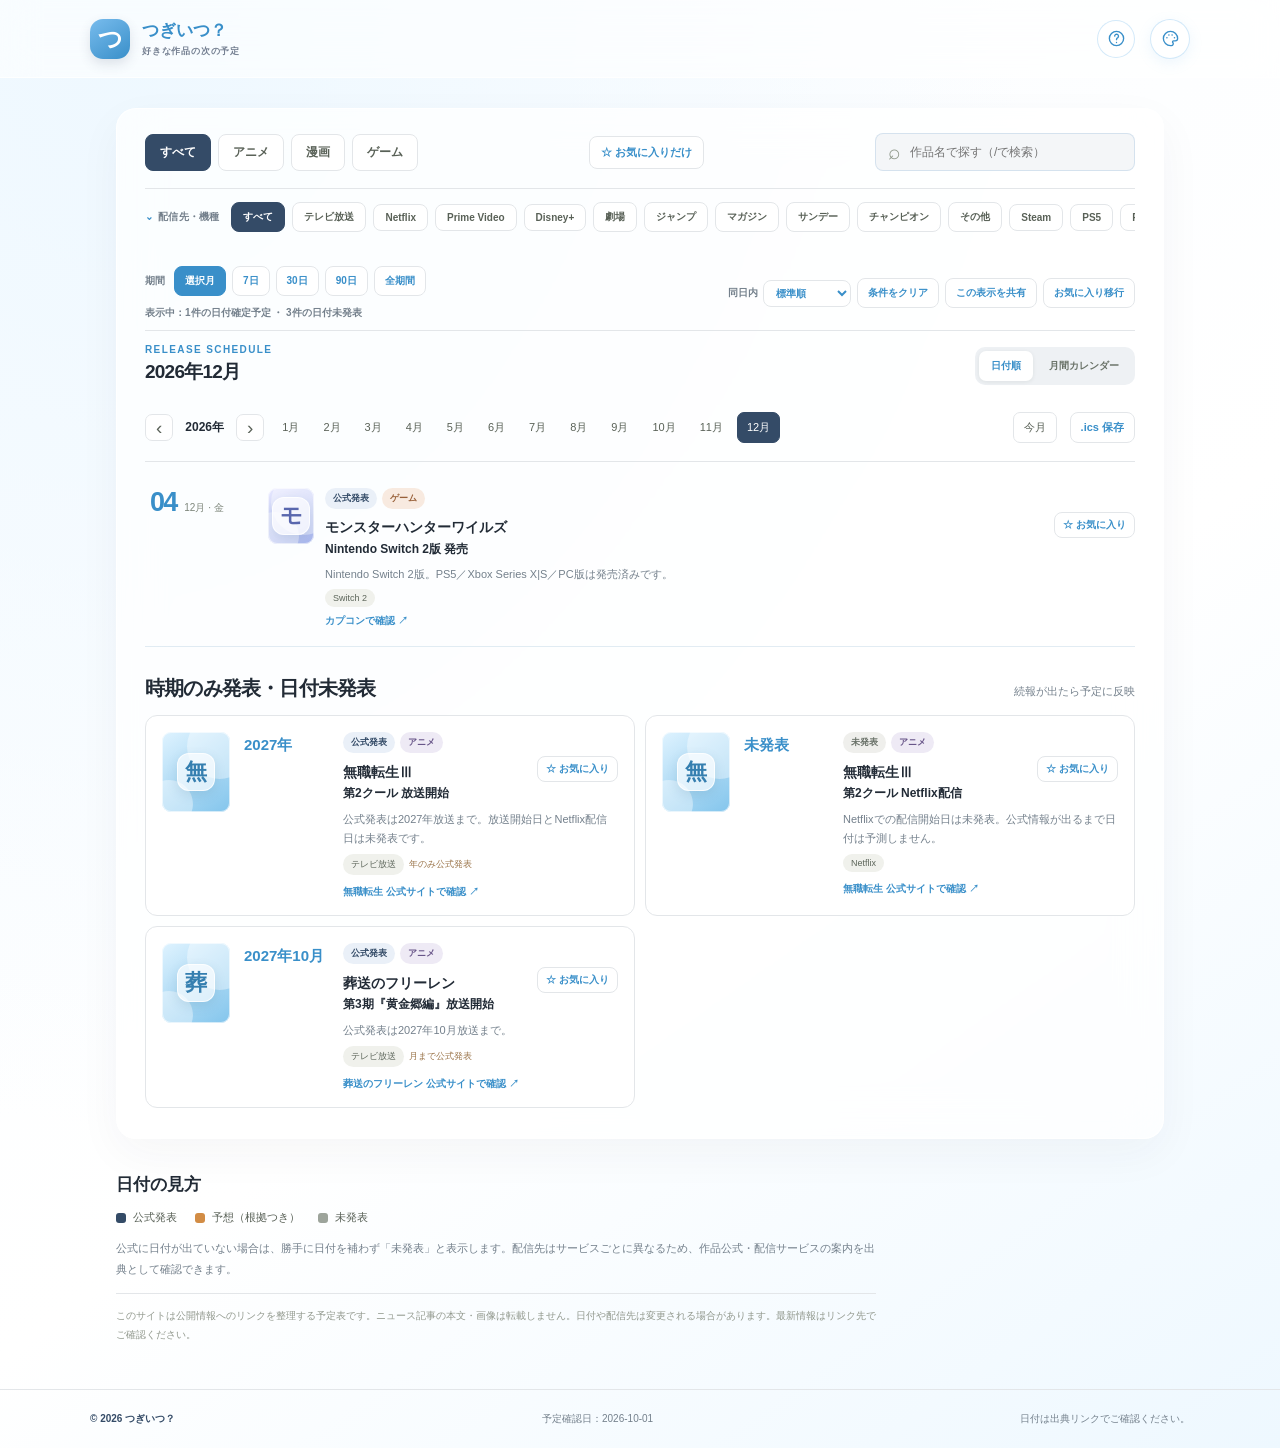
==== commit 34994347: "Version 5 cache bust for published assets" ====
--- a/index.html
+++ b/index.html
@@ -4,7 +4,7 @@
   <meta charset="utf-8"><meta name="viewport" content="width=device-width, initial-scale=1">
   <meta name="description" content="アニメの次回配信、漫画の新刊、ゲームの発売日を作品ごとに確認できる予定表。">
   <meta name="theme-color" content="#f4faff"><title>つぎいつ？ | アニメ・漫画・ゲーム予定表</title>
-  <link rel="stylesheet" href="styles.css"><script src="app.js" defer></script>
+  <link rel="stylesheet" href="styles.css?v=5.0"><script src="app.js?v=5.0" defer></script>
 </head>
 <body>
   <header class="site-header"><a class="brand" href="./"><span class="brand-icon">つ</span><span>つぎいつ？<small>好きな作品の次の予定</small></span></a><div class="header-actions"><a class="header-link help-link" href="help.html" target="_blank" rel="noopener noreferrer" aria-label="使い方と安全について（別タブ）" title="使い方と安全について"><svg viewBox="0 0 24 24" aria-hidden="true"><circle cx="12" cy="12" r="9"/><path d="M9.7 9a2.4 2.4 0 1 1 4.1 1.7c-1 .9-1.8 1.2-1.8 2.8M12 17.1v.1"/></svg></a><div class="theme-menu"><button id="theme-toggle" class="theme-toggle" type="button" aria-label="テーマカラーを選ぶ" aria-haspopup="true" aria-expanded="false" aria-controls="theme-popover"><svg viewBox="0 0 24 24" aria-hidden="true"><path d="M12 3a9 9 0 1 0 0 18h1.1a2.4 2.4 0 0 0 1.8-4c-.7-.8-.2-2 1-2H18a3 3 0 0 0 3-3c0-5-4-9-9-9Z"/><circle cx="7.5" cy="11" r="1"/><circle cx="10" cy="7.5" r="1"/><circle cx="14" cy="7.5" r="1"/><circle cx="17" cy="11" r="1"/></svg></button><div id="theme-popover" class="theme-popover" role="group" aria-label="テーマカラー" hidden><p>テーマカラー</p><button type="button" class="theme-choice" aria-pressed="true" data-theme-choice="sky"><i></i>空色</button><button type="button" class="theme-choice" aria-pressed="false" data-theme-choice="lavender"><i></i>ラベンダー</button><button type="button" class="theme-choice" aria-pressed="false" data-theme-choice="coral"><i></i>コーラル</button><button type="button" class="theme-choice" aria-pressed="false" data-theme-choice="navy"><i></i>ネイビー</button></div></div></div></header>
--- a/styles.css
+++ b/styles.css
@@ -22,7 +22,12 @@
 .site-header{position:relative;z-index:20}
 .updates-note{margin:-5px 0 12px;color:var(--muted);font-size:10px;line-height:1.7}.update-card{display:block;background:rgba(255,255,255,.58)}.update-card .event-body h3{margin-top:8px}.update-card .event-title{line-height:1.7;overflow-wrap:anywhere}.update-card .event-detail{font-size:10px}
 .month-options button.active:hover,.month-options button.active:focus-visible{background:var(--accent-strong);border-color:var(--accent-strong);color:#fff;box-shadow:0 0 0 3px color-mix(in srgb,var(--accent-strong) 22%,transparent)}
+
+.toolbar{flex-wrap:wrap}.favorite-filter,.export-calendar,.favorite-button{border:1px solid var(--line);border-radius:8px;background:rgba(255,255,255,.8);color:var(--accent-strong,var(--green));font-size:11px;font-weight:700;padding:8px 11px;white-space:nowrap;transition:background .15s,border-color .15s,transform .15s}.favorite-filter:hover,.export-calendar:hover,.favorite-button:hover{background:var(--accent-soft,#eaf6ff);border-color:var(--accent-strong,var(--green));transform:translateY(-1px)}.favorite-filter.selected,.favorite-button.is-favorite{background:var(--accent-soft,#eaf6ff);border-color:var(--accent-strong,var(--green));color:var(--accent-strong,var(--green))}.event-heading{display:flex;align-items:center;justify-content:space-between;gap:8px}.event-heading h3{margin:9px 0 1px;min-width:0}.favorite-button{font-size:10px;padding:5px 8px}.event-card.list-event .event-heading h3{margin:8px 0 2px}.export-calendar{padding:7px 10px;margin-left:8px}.month-select{flex-wrap:wrap}.favorite-filter:focus-visible,.export-calendar:focus-visible,.favorite-button:focus-visible{outline:3px solid color-mix(in srgb,var(--accent-strong,var(--green)) 35%,transparent);outline-offset:2px}
+@media(max-width:700px){.toolbar{gap:9px}.favorite-filter{align-self:flex-start}.export-calendar{margin-left:4px;padding:7px 8px;font-size:10px}.month-select{overflow:visible}.event-heading{align-items:flex-start}.favorite-button{padding:5px 7px;font-size:9px}}
+
+.schedule-tools{display:grid;grid-template-columns:minmax(0,1fr) auto;gap:10px 14px;align-items:center;padding:14px 0 10px;border-bottom:1px solid var(--line)}
+.horizon,.schedule-actions{display:flex;align-items:center;gap:6px;flex-wrap:wrap}.horizon>span,.result-count,.sort-control{font-size:10px;color:var(--muted);font-weight:700}.horizon>span{margin-right:3px}.horizon button,.utility-button,.sort-control select{border:1px solid var(--line);border-radius:8px;background:rgba(255,255,255,.76);color:var(--accent-strong);padding:7px 10px;font-size:10px;font-weight:700;white-space:nowrap}.horizon button.active{background:var(--accent-strong);border-color:var(--accent-strong);color:white}.result-count{grid-column:1;grid-row:2;margin:0}.schedule-actions{grid-column:2;grid-row:1 / span 2;justify-content:flex-end}.sort-control{display:flex;align-items:center;gap:5px}.sort-control select{padding:6px 8px}.utility-button{transition:background .15s,border-color .15s}.utility-button:hover,.horizon button:hover{border-color:var(--accent-strong);background:var(--accent-soft)}
+.favorites-dialog{width:min(420px,calc(100vw - 30px));border:1px solid var(--line);border-radius:18px;padding:24px;background:rgba(255,255,255,.97);color:var(--ink);box-shadow:0 22px 70px #25384c2b}.favorites-dialog::backdrop{background:#1c304655;backdrop-filter:blur(3px)}.favorites-dialog h2{margin:0 30px 8px 0;font-size:19px}.favorites-dialog p{font-size:12px;line-height:1.8;color:var(--muted)}.favorites-dialog form{position:absolute;right:15px;top:12px}.dialog-close{border:0;background:none;color:var(--muted);font-size:25px}.backup-actions{display:flex;gap:8px;flex-wrap:wrap}.favorites-dialog #backup-status{min-height:1.5em}
+@media(max-width:760px){.schedule-tools{grid-template-columns:1fr;gap:9px}.schedule-actions{grid-column:1;grid-row:3;justify-content:flex-start}.result-count{grid-row:2}.horizon{overflow-x:auto;flex-wrap:nowrap;padding-bottom:2px}.horizon button{padding:7px 9px}.schedule-actions{gap:5px}.sort-control,.utility-button{font-size:9px}.favorites-dialog{padding:21px}}
 
-
-.toolbar{flex-wrap:wrap}.favorite-filter,.export-calendar,.favorite-button{border:1px solid var(--line);border-radius:8px;background:rgba(255,255,255,.8);color:var(--accent-strong,var(--green));font-size:11px;font-weight:700;padding:8px 11px;white-space:nowrap;transition:background .15s,border-color .15s,transform .15s}.favorite-filter:hover,.export-calendar:hover,.favorite-button:hover{background:var(--accent-soft,#eaf6ff);border-color:var(--accent-strong,var(--green));transform:translateY(-1px)}.favorite-filter.selected,.favorite-button.is-favorite{background:var(--accent-soft,#eaf6ff);border-color:var(--accent-strong,var(--green));color:var(--accent-strong,var(--green))}.event-heading{display:flex;align-items:center;justify-content:space-between;gap:8px}.event-heading h3{margin:9px 0 1px;min-width:0}.favorite-button{font-size:10px;padding:5px 8px}.event-card.list-event .event-heading h3{margin:8px 0 2px}.export-calendar{padding:7px 10px;margin-left:8px}.month-select{flex-wrap:wrap}.favorite-filter:focus-visible,.export-calendar:focus-visible,.favorite-button:focus-visible{outline:3px solid color-mix(in srgb,var(--accent-strong,var(--green)) 35%,transparent);outline-offset:2px}
-@media(max-width:700px){.toolbar{gap:9px}.favorite-filter{align-self:flex-start}.export-calendar{margin-left:4px;padding:7px 8px;font-size:10px}.month-select{overflow:visible}.event-heading{align-items:flex-start}.favorite-button{padding:5px 7px;font-size:9px}}
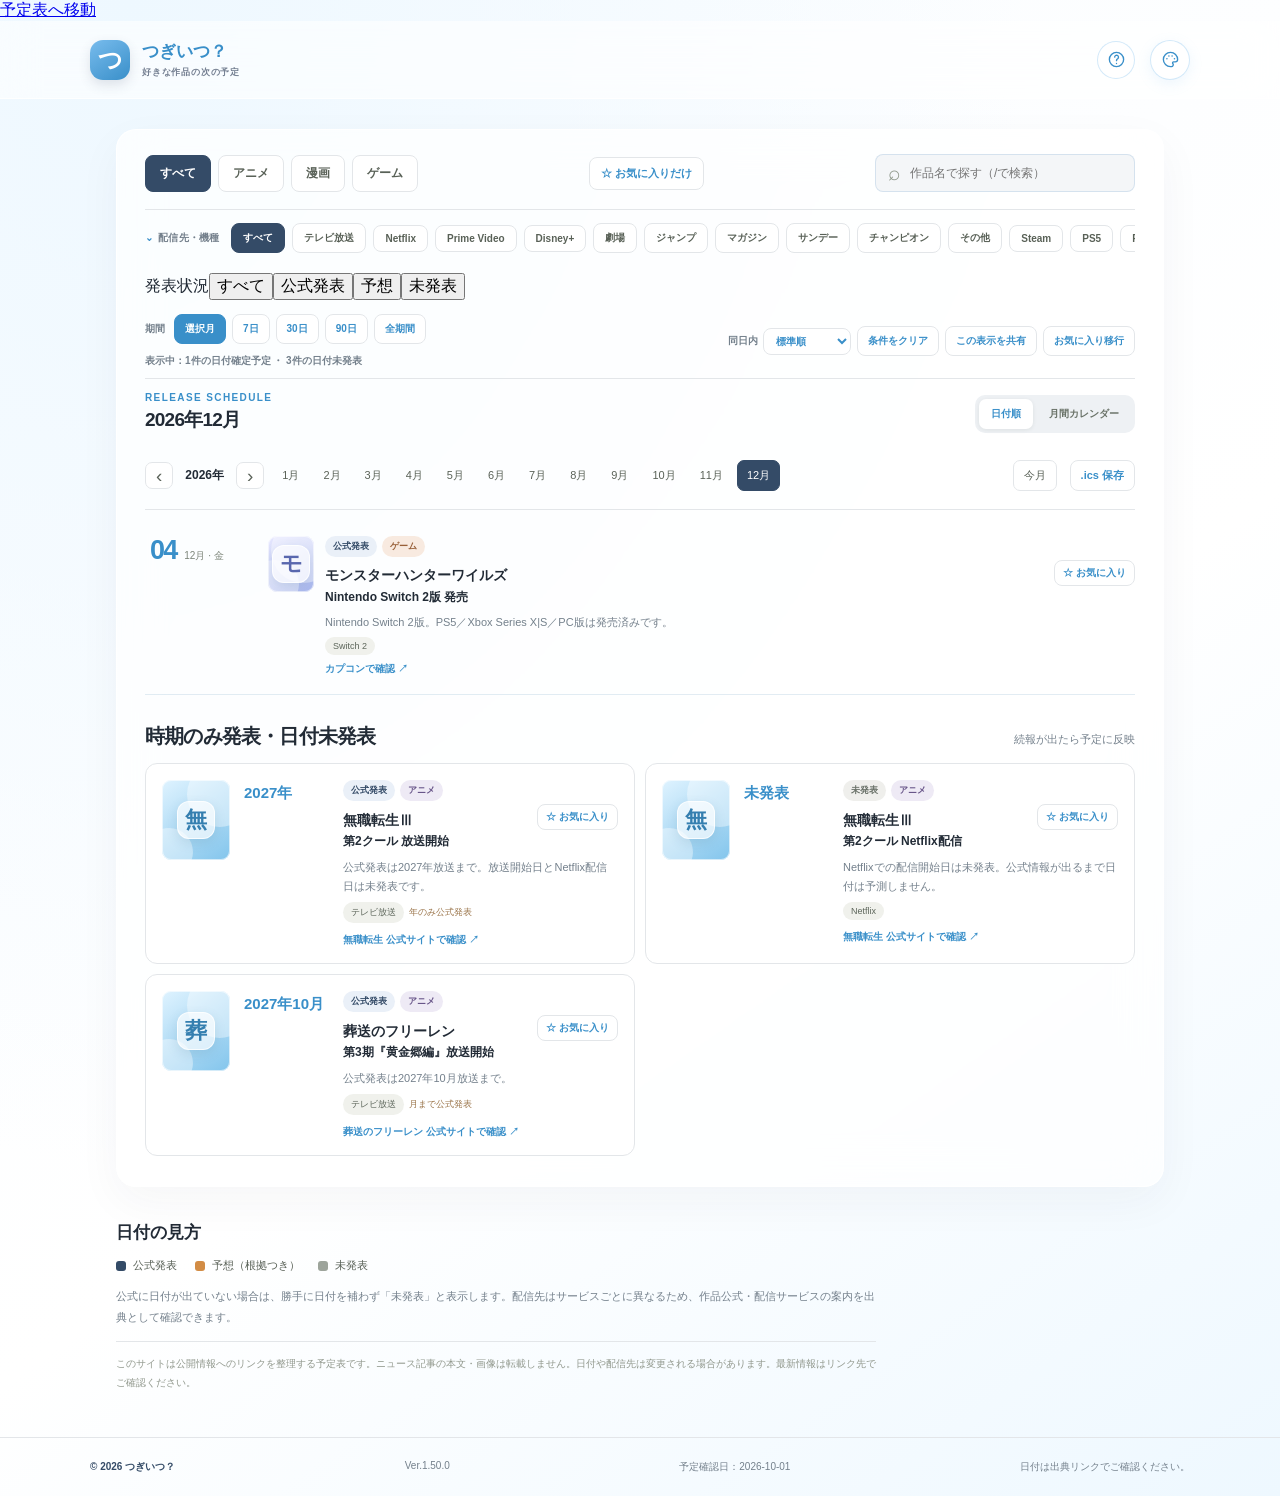
==== commit cc20f806: "Release Ver.1.50.0: update index.html" ====
--- a/index.html
+++ b/index.html
@@ -2,16 +2,18 @@
 <html lang="ja">
 <head>
   <meta charset="utf-8"><meta name="viewport" content="width=device-width, initial-scale=1">
-  <meta name="description" content="アニメの次回配信、漫画の新刊、ゲームの発売日を作品ごとに確認できる予定表。">
-  <meta name="theme-color" content="#f4faff"><title>つぎいつ？ | アニメ・漫画・ゲーム予定表</title>
-  <link rel="stylesheet" href="styles.css?v=5.0"><script src="app.js?v=5.0" defer></script>
+  <meta name="description" content="アニメの次回配信、漫画の新刊、ゲームの発売日を作品ごとに確認できる予定表。">
+  <meta name="theme-color" content="#f4faff"><meta name="apple-mobile-web-app-capable" content="yes"><meta name="apple-mobile-web-app-title" content="つぎいつ？"><link rel="manifest" href="manifest.webmanifest"><link rel="icon" href="icon.svg" type="image/svg+xml"><title>つぎいつ？ | アニメ・漫画・ゲーム予定表</title>
+  <link rel="stylesheet" href="styles.css?v=1.50.0"><script src="app.js?v=1.50.0" defer></script>
 </head>
-<body>
+<body>
+  <a class="skip-link" href="#schedule-main">予定表へ移動</a>
   <header class="site-header"><a class="brand" href="./"><span class="brand-icon">つ</span><span>つぎいつ？<small>好きな作品の次の予定</small></span></a><div class="header-actions"><a class="header-link help-link" href="help.html" target="_blank" rel="noopener noreferrer" aria-label="使い方と安全について（別タブ）" title="使い方と安全について"><svg viewBox="0 0 24 24" aria-hidden="true"><circle cx="12" cy="12" r="9"/><path d="M9.7 9a2.4 2.4 0 1 1 4.1 1.7c-1 .9-1.8 1.2-1.8 2.8M12 17.1v.1"/></svg></a><div class="theme-menu"><button id="theme-toggle" class="theme-toggle" type="button" aria-label="テーマカラーを選ぶ" aria-haspopup="true" aria-expanded="false" aria-controls="theme-popover"><svg viewBox="0 0 24 24" aria-hidden="true"><path d="M12 3a9 9 0 1 0 0 18h1.1a2.4 2.4 0 0 0 1.8-4c-.7-.8-.2-2 1-2H18a3 3 0 0 0 3-3c0-5-4-9-9-9Z"/><circle cx="7.5" cy="11" r="1"/><circle cx="10" cy="7.5" r="1"/><circle cx="14" cy="7.5" r="1"/><circle cx="17" cy="11" r="1"/></svg></button><div id="theme-popover" class="theme-popover" role="group" aria-label="テーマカラー" hidden><p>テーマカラー</p><button type="button" class="theme-choice" aria-pressed="true" data-theme-choice="sky"><i></i>空色</button><button type="button" class="theme-choice" aria-pressed="false" data-theme-choice="lavender"><i></i>ラベンダー</button><button type="button" class="theme-choice" aria-pressed="false" data-theme-choice="coral"><i></i>コーラル</button><button type="button" class="theme-choice" aria-pressed="false" data-theme-choice="navy"><i></i>ネイビー</button></div></div></div></header>
-  <main>
+  <main id="schedule-main">
     <section class="schedule" aria-label="予定表">
-      <div class="toolbar"><div class="tabs" role="tablist" aria-label="ジャンル"><button class="active" data-kind="all">すべて</button><button data-kind="anime">アニメ</button><button data-kind="manga">漫画</button><button data-kind="game">ゲーム</button></div><button id="favorites-toggle" class="favorite-filter" type="button" aria-pressed="false">☆ お気に入りだけ</button><label class="search"><span>⌕</span><input id="search" type="search" placeholder="作品名で探す（/で検索）"></label></div>
+      <div class="toolbar"><div class="tabs" role="group" aria-label="ジャンル"><button class="active" data-kind="all">すべて</button><button data-kind="anime">アニメ</button><button data-kind="manga">漫画</button><button data-kind="game">ゲーム</button></div><button id="favorites-toggle" class="favorite-filter" type="button" aria-pressed="false">☆ お気に入りだけ</button><label class="search"><span aria-hidden="true">⌕</span><input id="search" type="search" aria-label="作品名や出典を検索" placeholder="作品名で探す（/で検索）"></label></div>
       <div class="filters" id="filters" aria-label="配信先・機種で絞り込み"></div>
+      <div id="status-filters" class="status-filters" role="group" aria-label="発表状況で絞り込み"><span>発表状況</span><button type="button" data-status="all" aria-pressed="true">すべて</button><button type="button" data-status="confirmed" aria-pressed="false">公式発表</button><button type="button" data-status="estimate" aria-pressed="false">予想</button><button type="button" data-status="pending" aria-pressed="false">未発表</button></div>
       <div class="schedule-tools"><div class="horizon" role="group" aria-label="表示する期間"><span>期間</span><button type="button" data-range="month" class="active">選択月</button><button type="button" data-range="7">7日</button><button type="button" data-range="30">30日</button><button type="button" data-range="90">90日</button><button type="button" data-range="all">全期間</button></div><p id="result-count" class="result-count" aria-live="polite"></p><div class="schedule-actions"><label class="sort-control">同日内<select id="sort-order" aria-label="同じ日付の並び順"><option value="date">標準順</option><option value="title">作品名順</option><option value="kind">ジャンル順</option></select></label><button id="clear-filters" class="utility-button" type="button">条件をクリア</button><button id="share-view" class="utility-button" type="button">この表示を共有</button><button id="manage-favorites" class="utility-button" type="button">お気に入り移行</button></div></div>
       <div class="calendar-head"><div><p class="eyebrow">RELEASE SCHEDULE</p><h2 id="month-title">発売・配信予定</h2></div><div class="view-switch" role="group" aria-label="表示形式"><button class="active" data-view="list">日付順</button><button data-view="calendar">月間カレンダー</button></div></div>
       <div class="month-select"><button id="prev" class="year-step" aria-label="前年">‹</button><strong id="year-title"></strong><button id="next" class="year-step" aria-label="翌年">›</button><div id="month-options" class="month-options"></div><button id="today" class="today-button">今月</button><button id="export-calendar" class="export-calendar" type="button" title="表示中の日付確定済み予定をカレンダー用ファイルに保存">.ics 保存</button></div>
@@ -20,7 +22,7 @@
     </section>
     <section id="how" class="how"><h2>日付の見方</h2><div class="legend"><span><i class="confirmed"></i>公式発表</span><span><i class="estimate"></i>予想（根拠つき）</span><span><i class="pending"></i>未発表</span></div><p>公式に日付が出ていない場合は、勝手に日付を補わず「未発表」と表示します。配信先はサービスごとに異なるため、作品公式・配信サービスの案内を出典として確認できます。</p><p class="fine-print">このサイトは公開情報へのリンクを整理する予定表です。ニュース記事の本文・画像は転載しません。日付や配信先は変更される場合があります。最新情報はリンク先でご確認ください。</p></section>
   </main>
-  <footer><span>© 2026 つぎいつ？</span><span id="last-updated">予定データを読み込み中</span><span>日付は出典リンクでご確認ください。</span></footer>
+  <footer><span>© 2026 つぎいつ？</span><span class="site-version">Ver.1.50.0</span><span id="last-updated" role="status" aria-live="polite">予定データを読み込み中</span><span>日付は出典リンクでご確認ください。</span></footer>
   <dialog id="favorites-dialog" class="favorites-dialog"><form method="dialog"><button class="dialog-close" aria-label="閉じる">×</button></form><h2>お気に入りのバックアップ</h2><p>この端末に保存したお気に入りを、ファイルに保存したり復元したりできます。</p><div class="backup-actions"><button id="export-favorites" class="utility-button" type="button">バックアップを保存</button><button id="import-favorites" class="utility-button" type="button">バックアップを読み込む</button><input id="favorites-file" type="file" accept="application/json,.json" hidden></div><p id="backup-status" role="status"></p></dialog>
 </body></html>
 
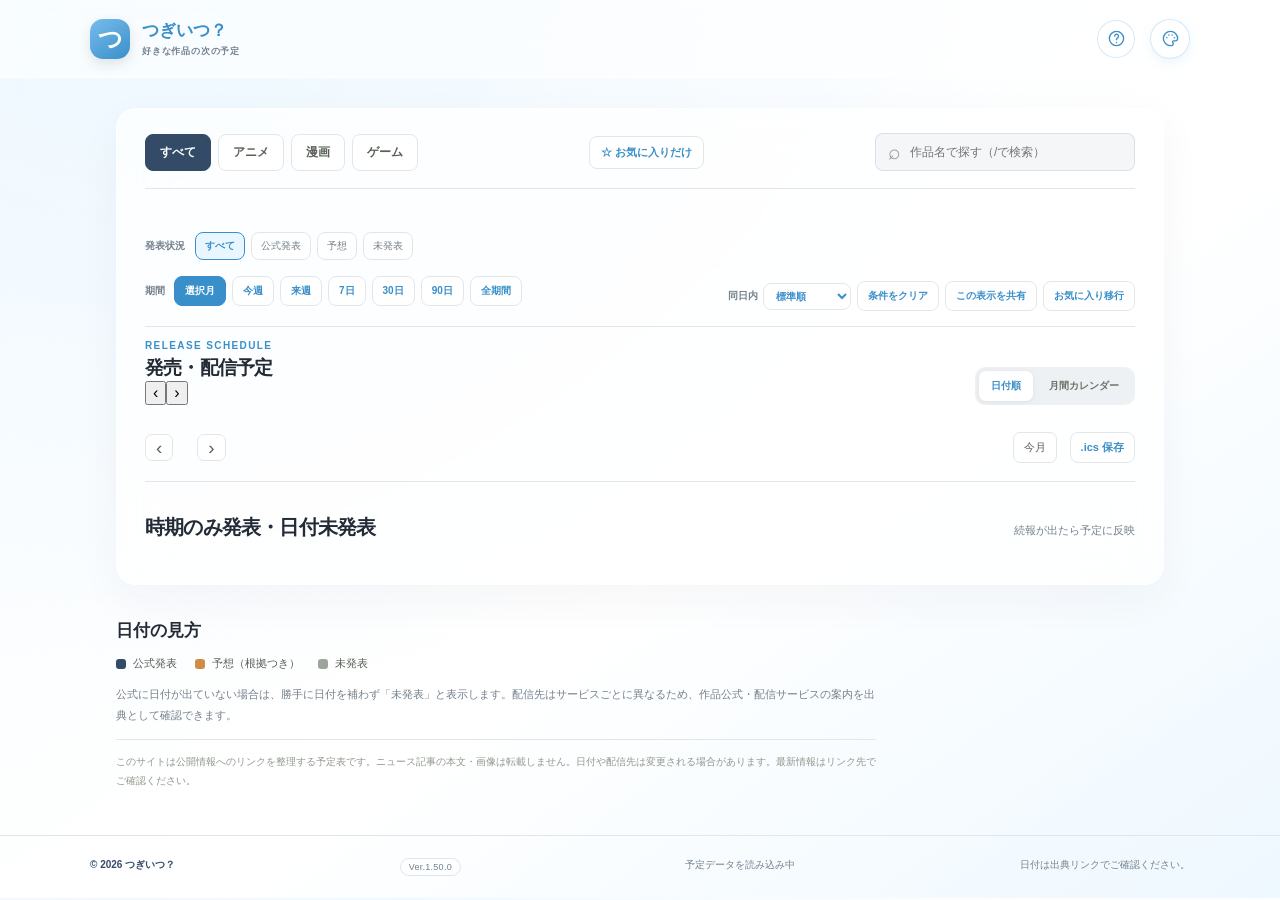
==== commit d1c07e55: "Release Ver.1.50.0 improvements: index.html" ====
--- a/index.html
+++ b/index.html
@@ -4,25 +4,26 @@
   <meta charset="utf-8"><meta name="viewport" content="width=device-width, initial-scale=1">
   <meta name="description" content="アニメの次回配信、漫画の新刊、ゲームの発売日を作品ごとに確認できる予定表。">
   <meta name="theme-color" content="#f4faff"><meta name="apple-mobile-web-app-capable" content="yes"><meta name="apple-mobile-web-app-title" content="つぎいつ？"><link rel="manifest" href="manifest.webmanifest"><link rel="icon" href="icon.svg" type="image/svg+xml"><title>つぎいつ？ | アニメ・漫画・ゲーム予定表</title>
-  <link rel="stylesheet" href="styles.css?v=1.50.0"><script src="app.js?v=1.50.0" defer></script>
+  <link rel="stylesheet" href="styles.css?v=1.50.0g"><script src="app.js?v=1.50.0g" defer></script>
 </head>
 <body>
   <a class="skip-link" href="#schedule-main">予定表へ移動</a>
   <header class="site-header"><a class="brand" href="./"><span class="brand-icon">つ</span><span>つぎいつ？<small>好きな作品の次の予定</small></span></a><div class="header-actions"><a class="header-link help-link" href="help.html" target="_blank" rel="noopener noreferrer" aria-label="使い方と安全について（別タブ）" title="使い方と安全について"><svg viewBox="0 0 24 24" aria-hidden="true"><circle cx="12" cy="12" r="9"/><path d="M9.7 9a2.4 2.4 0 1 1 4.1 1.7c-1 .9-1.8 1.2-1.8 2.8M12 17.1v.1"/></svg></a><div class="theme-menu"><button id="theme-toggle" class="theme-toggle" type="button" aria-label="テーマカラーを選ぶ" aria-haspopup="true" aria-expanded="false" aria-controls="theme-popover"><svg viewBox="0 0 24 24" aria-hidden="true"><path d="M12 3a9 9 0 1 0 0 18h1.1a2.4 2.4 0 0 0 1.8-4c-.7-.8-.2-2 1-2H18a3 3 0 0 0 3-3c0-5-4-9-9-9Z"/><circle cx="7.5" cy="11" r="1"/><circle cx="10" cy="7.5" r="1"/><circle cx="14" cy="7.5" r="1"/><circle cx="17" cy="11" r="1"/></svg></button><div id="theme-popover" class="theme-popover" role="group" aria-label="テーマカラー" hidden><p>テーマカラー</p><button type="button" class="theme-choice" aria-pressed="true" data-theme-choice="sky"><i></i>空色</button><button type="button" class="theme-choice" aria-pressed="false" data-theme-choice="lavender"><i></i>ラベンダー</button><button type="button" class="theme-choice" aria-pressed="false" data-theme-choice="coral"><i></i>コーラル</button><button type="button" class="theme-choice" aria-pressed="false" data-theme-choice="navy"><i></i>ネイビー</button></div></div></div></header>
   <main id="schedule-main">
     <section class="schedule" aria-label="予定表">
-      <div class="toolbar"><div class="tabs" role="group" aria-label="ジャンル"><button class="active" data-kind="all">すべて</button><button data-kind="anime">アニメ</button><button data-kind="manga">漫画</button><button data-kind="game">ゲーム</button></div><button id="favorites-toggle" class="favorite-filter" type="button" aria-pressed="false">☆ お気に入りだけ</button><label class="search"><span aria-hidden="true">⌕</span><input id="search" type="search" aria-label="作品名や出典を検索" placeholder="作品名で探す（/で検索）"></label></div>
+      <div class="toolbar"><div class="tabs" role="group" aria-label="ジャンル"><button class="active" data-kind="all">すべて</button><button data-kind="anime">アニメ</button><button data-kind="manga">漫画</button><button data-kind="game">ゲーム</button></div><button id="favorites-toggle" class="favorite-filter" type="button" aria-pressed="false">☆ お気に入りだけ</button><label class="search"><span aria-hidden="true">⌕</span><input id="search" type="search" list="title-suggestions" aria-label="作品名や出典を検索" placeholder="作品名で探す（/で検索）"><datalist id="title-suggestions"></datalist></label></div>
       <div class="filters" id="filters" aria-label="配信先・機種で絞り込み"></div>
       <div id="status-filters" class="status-filters" role="group" aria-label="発表状況で絞り込み"><span>発表状況</span><button type="button" data-status="all" aria-pressed="true">すべて</button><button type="button" data-status="confirmed" aria-pressed="false">公式発表</button><button type="button" data-status="estimate" aria-pressed="false">予想</button><button type="button" data-status="pending" aria-pressed="false">未発表</button></div>
-      <div class="schedule-tools"><div class="horizon" role="group" aria-label="表示する期間"><span>期間</span><button type="button" data-range="month" class="active">選択月</button><button type="button" data-range="7">7日</button><button type="button" data-range="30">30日</button><button type="button" data-range="90">90日</button><button type="button" data-range="all">全期間</button></div><p id="result-count" class="result-count" aria-live="polite"></p><div class="schedule-actions"><label class="sort-control">同日内<select id="sort-order" aria-label="同じ日付の並び順"><option value="date">標準順</option><option value="title">作品名順</option><option value="kind">ジャンル順</option></select></label><button id="clear-filters" class="utility-button" type="button">条件をクリア</button><button id="share-view" class="utility-button" type="button">この表示を共有</button><button id="manage-favorites" class="utility-button" type="button">お気に入り移行</button></div></div>
-      <div class="calendar-head"><div><p class="eyebrow">RELEASE SCHEDULE</p><h2 id="month-title">発売・配信予定</h2></div><div class="view-switch" role="group" aria-label="表示形式"><button class="active" data-view="list">日付順</button><button data-view="calendar">月間カレンダー</button></div></div>
+      <div class="schedule-tools"><div class="horizon" role="group" aria-label="表示する期間"><span>期間</span><button type="button" data-range="month" class="active">選択月</button><button type="button" data-range="week">今週</button><button type="button" data-range="next-week">来週</button><button type="button" data-range="7">7日</button><button type="button" data-range="30">30日</button><button type="button" data-range="90">90日</button><button type="button" data-range="all">全期間</button></div><p id="result-count" class="result-count" aria-live="polite"></p><div class="schedule-actions"><label class="sort-control">同日内<select id="sort-order" aria-label="同じ日付の並び順"><option value="date">標準順</option><option value="title">作品名順</option><option value="kind">ジャンル順</option></select></label><button id="clear-filters" class="utility-button" type="button">条件をクリア</button><button id="share-view" class="utility-button" type="button">この表示を共有</button><button id="manage-favorites" class="utility-button" type="button">お気に入り移行</button></div></div>
+      <div class="calendar-head"><div><p class="eyebrow">RELEASE SCHEDULE</p><h2 id="month-title">発売・配信予定</h2><div class="month-stepper" role="group" aria-label="表示する月"><button id="prev-month" type="button" aria-label="前月">‹</button><button id="next-month" type="button" aria-label="翌月">›</button></div></div><div class="view-switch" role="group" aria-label="表示形式"><button class="active" data-view="list">日付順</button><button data-view="calendar">月間カレンダー</button></div></div>
       <div class="month-select"><button id="prev" class="year-step" aria-label="前年">‹</button><strong id="year-title"></strong><button id="next" class="year-step" aria-label="翌年">›</button><div id="month-options" class="month-options"></div><button id="today" class="today-button">今月</button><button id="export-calendar" class="export-calendar" type="button" title="表示中の日付確定済み予定をカレンダー用ファイルに保存">.ics 保存</button></div>
       <section id="list-view" class="list-view" aria-label="発売・配信予定一覧"><div id="date-list" class="date-list"></div><div class="list-heading"><h2>時期のみ発表・日付未発表</h2><p>続報が出たら予定に反映</p></div><div id="undated" class="undated"></div><section id="official-updates" hidden aria-label="登録作品の公式サイト更新"><div class="list-heading news-heading"><h2>登録作品の公式サイト更新</h2><p id="updates-checked"></p></div><p class="updates-note">公式RSSの見出しです。日付の変更は出典を確認して反映します。</p><div id="announcements" class="announcements"></div></section></section>
-      <div id="calendar-view" class="calendar-wrap" hidden><div class="calendar" id="calendar"></div></div>
+      <div id="calendar-view" class="calendar-wrap" hidden><div class="calendar" id="calendar"></div><p id="calendar-empty" class="no-month-events" role="status" hidden>この月に日付が決まった予定はありません。未発表の作品は下にまとめています。</p></div>
     </section>
     <section id="how" class="how"><h2>日付の見方</h2><div class="legend"><span><i class="confirmed"></i>公式発表</span><span><i class="estimate"></i>予想（根拠つき）</span><span><i class="pending"></i>未発表</span></div><p>公式に日付が出ていない場合は、勝手に日付を補わず「未発表」と表示します。配信先はサービスごとに異なるため、作品公式・配信サービスの案内を出典として確認できます。</p><p class="fine-print">このサイトは公開情報へのリンクを整理する予定表です。ニュース記事の本文・画像は転載しません。日付や配信先は変更される場合があります。最新情報はリンク先でご確認ください。</p></section>
   </main>
-  <footer><span>© 2026 つぎいつ？</span><span class="site-version">Ver.1.50.0</span><span id="last-updated" role="status" aria-live="polite">予定データを読み込み中</span><span>日付は出典リンクでご確認ください。</span></footer>
-  <dialog id="favorites-dialog" class="favorites-dialog"><form method="dialog"><button class="dialog-close" aria-label="閉じる">×</button></form><h2>お気に入りのバックアップ</h2><p>この端末に保存したお気に入りを、ファイルに保存したり復元したりできます。</p><div class="backup-actions"><button id="export-favorites" class="utility-button" type="button">バックアップを保存</button><button id="import-favorites" class="utility-button" type="button">バックアップを読み込む</button><input id="favorites-file" type="file" accept="application/json,.json" hidden></div><p id="backup-status" role="status"></p></dialog>
+  <footer><span id="copyright-year">© 2026 つぎいつ？</span><span class="site-version">Ver.1.50.0</span><span id="last-updated" role="status" aria-live="polite">予定データを読み込み中</span><span>日付は出典リンクでご確認ください。</span></footer>
+  <dialog id="favorites-dialog" class="favorites-dialog"><form method="dialog"><button class="dialog-close" aria-label="閉じる">×</button></form><h2>お気に入りのバックアップ</h2><p>この端末に保存したお気に入りを、ファイルに保存したり復元したりできます。</p><p id="favorites-count" class="backup-count"></p><div class="backup-actions"><button id="export-favorites" class="utility-button" type="button">バックアップを保存</button><button id="replace-favorites" class="utility-button" type="button">置き換えて復元</button><button id="merge-favorites" class="utility-button" type="button">追加して復元</button><input id="favorites-file" type="file" accept="application/json,.json" hidden></div><p id="backup-status" role="status"></p></dialog>
+  <button id="back-to-top" class="back-to-top" type="button" aria-label="ページ上部へ戻る" title="ページ上部へ戻る" hidden>↑</button>
 </body></html>
 
--- a/styles.css
+++ b/styles.css
@@ -30,4 +30,15 @@
 .horizon,.schedule-actions{display:flex;align-items:center;gap:6px;flex-wrap:wrap}.horizon>span,.result-count,.sort-control{font-size:10px;color:var(--muted);font-weight:700}.horizon>span{margin-right:3px}.horizon button,.utility-button,.sort-control select{border:1px solid var(--line);border-radius:8px;background:rgba(255,255,255,.76);color:var(--accent-strong);padding:7px 10px;font-size:10px;font-weight:700;white-space:nowrap}.horizon button.active{background:var(--accent-strong);border-color:var(--accent-strong);color:white}.result-count{grid-column:1;grid-row:2;margin:0}.schedule-actions{grid-column:2;grid-row:1 / span 2;justify-content:flex-end}.sort-control{display:flex;align-items:center;gap:5px}.sort-control select{padding:6px 8px}.utility-button{transition:background .15s,border-color .15s}.utility-button:hover,.horizon button:hover{border-color:var(--accent-strong);background:var(--accent-soft)}
 .favorites-dialog{width:min(420px,calc(100vw - 30px));border:1px solid var(--line);border-radius:18px;padding:24px;background:rgba(255,255,255,.97);color:var(--ink);box-shadow:0 22px 70px #25384c2b}.favorites-dialog::backdrop{background:#1c304655;backdrop-filter:blur(3px)}.favorites-dialog h2{margin:0 30px 8px 0;font-size:19px}.favorites-dialog p{font-size:12px;line-height:1.8;color:var(--muted)}.favorites-dialog form{position:absolute;right:15px;top:12px}.dialog-close{border:0;background:none;color:var(--muted);font-size:25px}.backup-actions{display:flex;gap:8px;flex-wrap:wrap}.favorites-dialog #backup-status{min-height:1.5em}
 @media(max-width:760px){.schedule-tools{grid-template-columns:1fr;gap:9px}.schedule-actions{grid-column:1;grid-row:3;justify-content:flex-start}.result-count{grid-row:2}.horizon{overflow-x:auto;flex-wrap:nowrap;padding-bottom:2px}.horizon button{padding:7px 9px}.schedule-actions{gap:5px}.sort-control,.utility-button{font-size:9px}.favorites-dialog{padding:21px}}
+
+.site-version{display:inline-flex;align-items:center;border:1px solid var(--line);border-radius:999px;padding:3px 8px;color:var(--muted);font-size:9px;letter-spacing:.03em}
+.skip-link{position:absolute;left:12px;top:-60px;z-index:100;padding:10px 14px;border-radius:8px;background:var(--accent-strong);color:#fff;text-decoration:none}.skip-link:focus{top:12px}
+.status-filters{display:flex;align-items:center;gap:6px;flex-wrap:wrap;padding:10px 0 2px}.status-filters>span{margin-right:4px;color:var(--muted);font-size:10px;font-weight:700}.status-filters button{border:1px solid var(--line);border-radius:8px;background:rgba(255,255,255,.72);color:var(--muted);padding:6px 9px;font-size:10px}.status-filters button[aria-pressed="true"]{border-color:var(--accent-strong);background:var(--accent-soft);color:var(--accent-strong);font-weight:700}
+.filter-count,.status-count{margin-left:5px;font-size:9px;font-weight:600;opacity:.72}.status-count::before{content:'·';margin-right:3px}
+.event-date{display:flex;flex-direction:column;gap:5px}.event-countdown{font-size:9px;font-weight:700;color:var(--accent-strong);letter-spacing:0}.event-card.is-past .event-countdown{color:var(--muted)}.event-card.is-past .event-date{opacity:.75}
+.empty .utility-button{display:block;margin-top:10px}.filters button[aria-pressed="true"]{box-shadow:0 0 0 2px color-mix(in srgb,var(--accent-strong) 16%,transparent)}
+:focus-visible{outline:3px solid color-mix(in srgb,var(--accent-strong) 42%,transparent);outline-offset:2px}
+@media(prefers-reduced-motion:reduce){*,*::before,*::after{scroll-behavior:auto!important;animation-duration:.01ms!important;animation-iteration-count:1!important;transition-duration:.01ms!important}}
+@media print{.site-header,.header-actions,.toolbar,.filters,.status-filters,.schedule-tools,.view-switch,.month-select,.how,footer,.favorite-button{display:none!important}body{background:#fff}.schedule{border:0;box-shadow:none;padding:0}.event-card{break-inside:avoid}.source::after{content:' (' attr(href) ')';font-size:8px;color:#555}}
+@media(max-width:760px){.status-filters{overflow-x:auto;flex-wrap:nowrap;padding-bottom:5px}.status-filters button{flex:0 0 auto}.site-version{font-size:8px}}
 
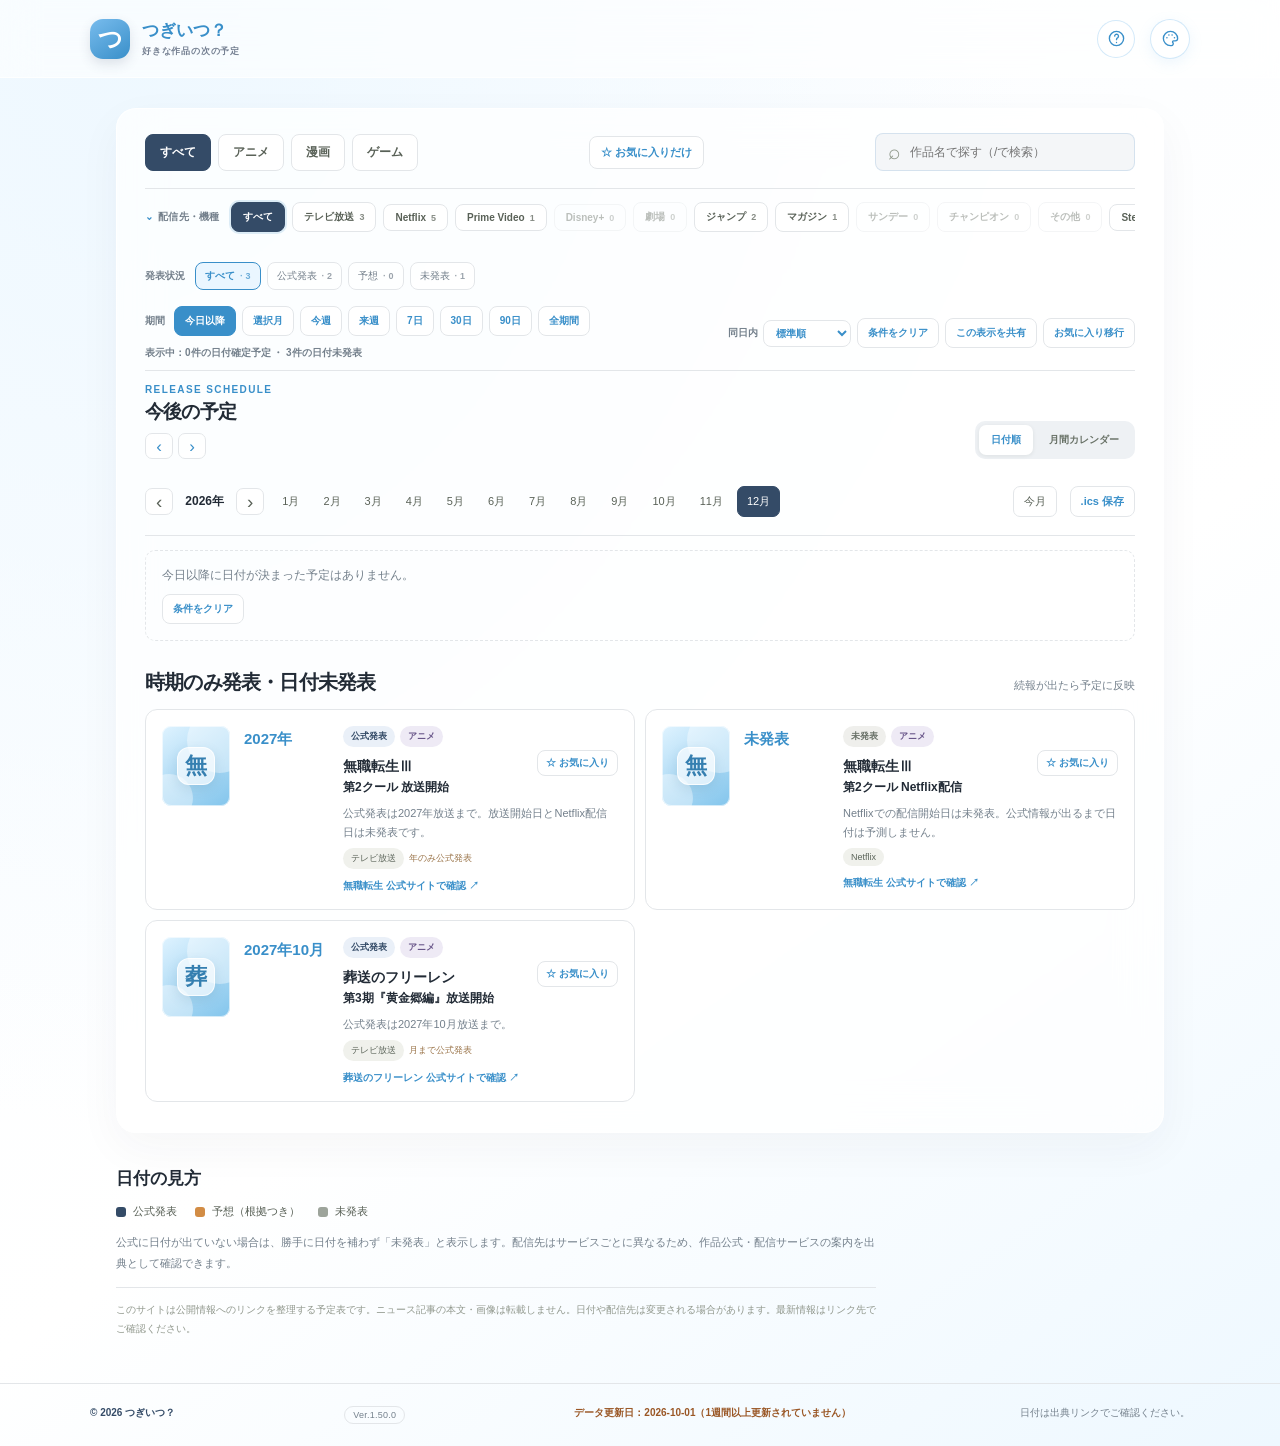
==== commit b557801d: "Show upcoming schedule by default" ====
--- a/index.html
+++ b/index.html
@@ -4,7 +4,7 @@
   <meta charset="utf-8"><meta name="viewport" content="width=device-width, initial-scale=1">
   <meta name="description" content="アニメの次回配信、漫画の新刊、ゲームの発売日を作品ごとに確認できる予定表。">
   <meta name="theme-color" content="#f4faff"><meta name="apple-mobile-web-app-capable" content="yes"><meta name="apple-mobile-web-app-title" content="つぎいつ？"><link rel="manifest" href="manifest.webmanifest"><link rel="icon" href="icon.svg" type="image/svg+xml"><title>つぎいつ？ | アニメ・漫画・ゲーム予定表</title>
-  <link rel="stylesheet" href="styles.css?v=1.50.0g"><script src="app.js?v=1.50.0g" defer></script>
+  <link rel="stylesheet" href="styles.css?v=1.50.0h"><script src="app.js?v=1.50.0h" defer></script>
 </head>
 <body>
   <a class="skip-link" href="#schedule-main">予定表へ移動</a>
@@ -14,7 +14,7 @@
       <div class="toolbar"><div class="tabs" role="group" aria-label="ジャンル"><button class="active" data-kind="all">すべて</button><button data-kind="anime">アニメ</button><button data-kind="manga">漫画</button><button data-kind="game">ゲーム</button></div><button id="favorites-toggle" class="favorite-filter" type="button" aria-pressed="false">☆ お気に入りだけ</button><label class="search"><span aria-hidden="true">⌕</span><input id="search" type="search" list="title-suggestions" aria-label="作品名や出典を検索" placeholder="作品名で探す（/で検索）"><datalist id="title-suggestions"></datalist></label></div>
       <div class="filters" id="filters" aria-label="配信先・機種で絞り込み"></div>
       <div id="status-filters" class="status-filters" role="group" aria-label="発表状況で絞り込み"><span>発表状況</span><button type="button" data-status="all" aria-pressed="true">すべて</button><button type="button" data-status="confirmed" aria-pressed="false">公式発表</button><button type="button" data-status="estimate" aria-pressed="false">予想</button><button type="button" data-status="pending" aria-pressed="false">未発表</button></div>
-      <div class="schedule-tools"><div class="horizon" role="group" aria-label="表示する期間"><span>期間</span><button type="button" data-range="month" class="active">選択月</button><button type="button" data-range="week">今週</button><button type="button" data-range="next-week">来週</button><button type="button" data-range="7">7日</button><button type="button" data-range="30">30日</button><button type="button" data-range="90">90日</button><button type="button" data-range="all">全期間</button></div><p id="result-count" class="result-count" aria-live="polite"></p><div class="schedule-actions"><label class="sort-control">同日内<select id="sort-order" aria-label="同じ日付の並び順"><option value="date">標準順</option><option value="title">作品名順</option><option value="kind">ジャンル順</option></select></label><button id="clear-filters" class="utility-button" type="button">条件をクリア</button><button id="share-view" class="utility-button" type="button">この表示を共有</button><button id="manage-favorites" class="utility-button" type="button">お気に入り移行</button></div></div>
+      <div class="schedule-tools"><div class="horizon" role="group" aria-label="表示する期間"><span>期間</span><button type="button" data-range="future">今日以降</button><button type="button" data-range="month">選択月</button><button type="button" data-range="week">今週</button><button type="button" data-range="next-week">来週</button><button type="button" data-range="7">7日</button><button type="button" data-range="30">30日</button><button type="button" data-range="90">90日</button><button type="button" data-range="all">全期間</button></div><p id="result-count" class="result-count" aria-live="polite"></p><div class="schedule-actions"><label class="sort-control">同日内<select id="sort-order" aria-label="同じ日付の並び順"><option value="date">標準順</option><option value="title">作品名順</option><option value="kind">ジャンル順</option></select></label><button id="clear-filters" class="utility-button" type="button">条件をクリア</button><button id="share-view" class="utility-button" type="button">この表示を共有</button><button id="manage-favorites" class="utility-button" type="button">お気に入り移行</button></div></div>
       <div class="calendar-head"><div><p class="eyebrow">RELEASE SCHEDULE</p><h2 id="month-title">発売・配信予定</h2><div class="month-stepper" role="group" aria-label="表示する月"><button id="prev-month" type="button" aria-label="前月">‹</button><button id="next-month" type="button" aria-label="翌月">›</button></div></div><div class="view-switch" role="group" aria-label="表示形式"><button class="active" data-view="list">日付順</button><button data-view="calendar">月間カレンダー</button></div></div>
       <div class="month-select"><button id="prev" class="year-step" aria-label="前年">‹</button><strong id="year-title"></strong><button id="next" class="year-step" aria-label="翌年">›</button><div id="month-options" class="month-options"></div><button id="today" class="today-button">今月</button><button id="export-calendar" class="export-calendar" type="button" title="表示中の日付確定済み予定をカレンダー用ファイルに保存">.ics 保存</button></div>
       <section id="list-view" class="list-view" aria-label="発売・配信予定一覧"><div id="date-list" class="date-list"></div><div class="list-heading"><h2>時期のみ発表・日付未発表</h2><p>続報が出たら予定に反映</p></div><div id="undated" class="undated"></div><section id="official-updates" hidden aria-label="登録作品の公式サイト更新"><div class="list-heading news-heading"><h2>登録作品の公式サイト更新</h2><p id="updates-checked"></p></div><p class="updates-note">公式RSSの見出しです。日付の変更は出典を確認して反映します。</p><div id="announcements" class="announcements"></div></section></section>
--- a/styles.css
+++ b/styles.css
@@ -41,4 +41,9 @@
 @media(prefers-reduced-motion:reduce){*,*::before,*::after{scroll-behavior:auto!important;animation-duration:.01ms!important;animation-iteration-count:1!important;transition-duration:.01ms!important}}
 @media print{.site-header,.header-actions,.toolbar,.filters,.status-filters,.schedule-tools,.view-switch,.month-select,.how,footer,.favorite-button{display:none!important}body{background:#fff}.schedule{border:0;box-shadow:none;padding:0}.event-card{break-inside:avoid}.source::after{content:' (' attr(href) ')';font-size:8px;color:#555}}
 @media(max-width:760px){.status-filters{overflow-x:auto;flex-wrap:nowrap;padding-bottom:5px}.status-filters button{flex:0 0 auto}.site-version{font-size:8px}}
+.filters button:disabled{cursor:not-allowed;opacity:.4;background:transparent}.release-date{margin:0}.release-date.is-sunday{color:#b95e6b}.release-date.is-saturday{color:#5b7ca7}.search input[list]{min-width:0}.search:focus-within{border-color:var(--accent-strong);box-shadow:0 0 0 3px color-mix(in srgb,var(--accent-strong) 14%,transparent)}
+.calendar-head>div:first-child{position:relative}.month-stepper{display:inline-flex;gap:5px;margin-top:8px}.month-stepper button{width:28px;height:26px;border:1px solid var(--line);border-radius:7px;background:rgba(255,255,255,.72);color:var(--accent-strong);font-size:17px;line-height:1}.month-stepper button:hover{border-color:var(--accent-strong);background:var(--accent-soft)}.back-to-top{position:fixed;right:max(18px,calc((100vw - 1120px)/2));bottom:20px;z-index:8;width:42px;height:42px;border:1px solid var(--line);border-radius:50%;background:rgba(255,255,255,.94);color:var(--accent-strong);font-size:20px;box-shadow:0 5px 18px #26384e20;backdrop-filter:blur(10px)}.back-to-top:hover{transform:translateY(-2px)}.back-to-top[hidden]{display:none}
+.status-filters>span,.horizon>span{flex:0 0 auto;white-space:nowrap}
+.day.is-today{outline:2px solid var(--accent-strong);outline-offset:-2px;background:var(--accent-soft)}.day.is-today .day-num{color:var(--accent-strong);font-weight:800}.day-count{display:inline-block;margin-top:3px;color:var(--muted);font-size:9px;font-weight:700}.no-month-events[hidden]{display:none}
+#last-updated.is-stale{color:#9a5726;font-weight:700}
 
